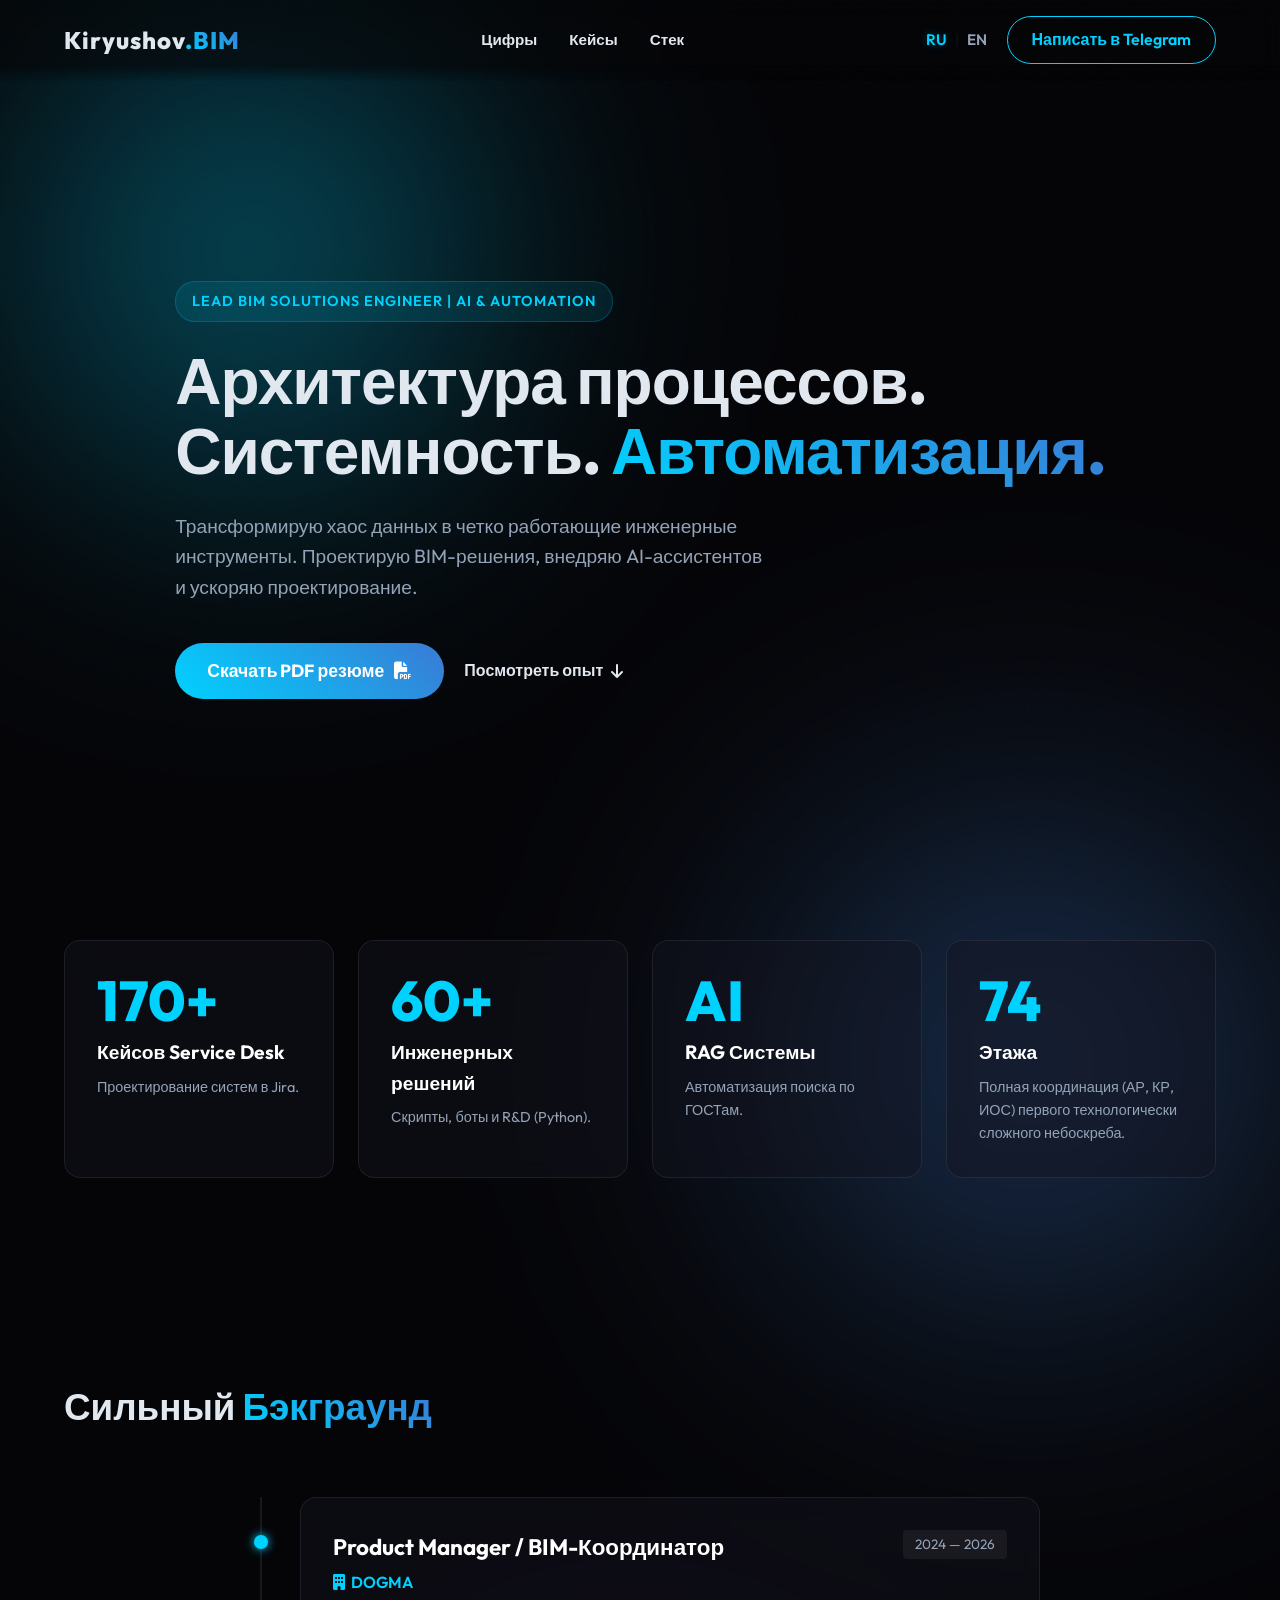
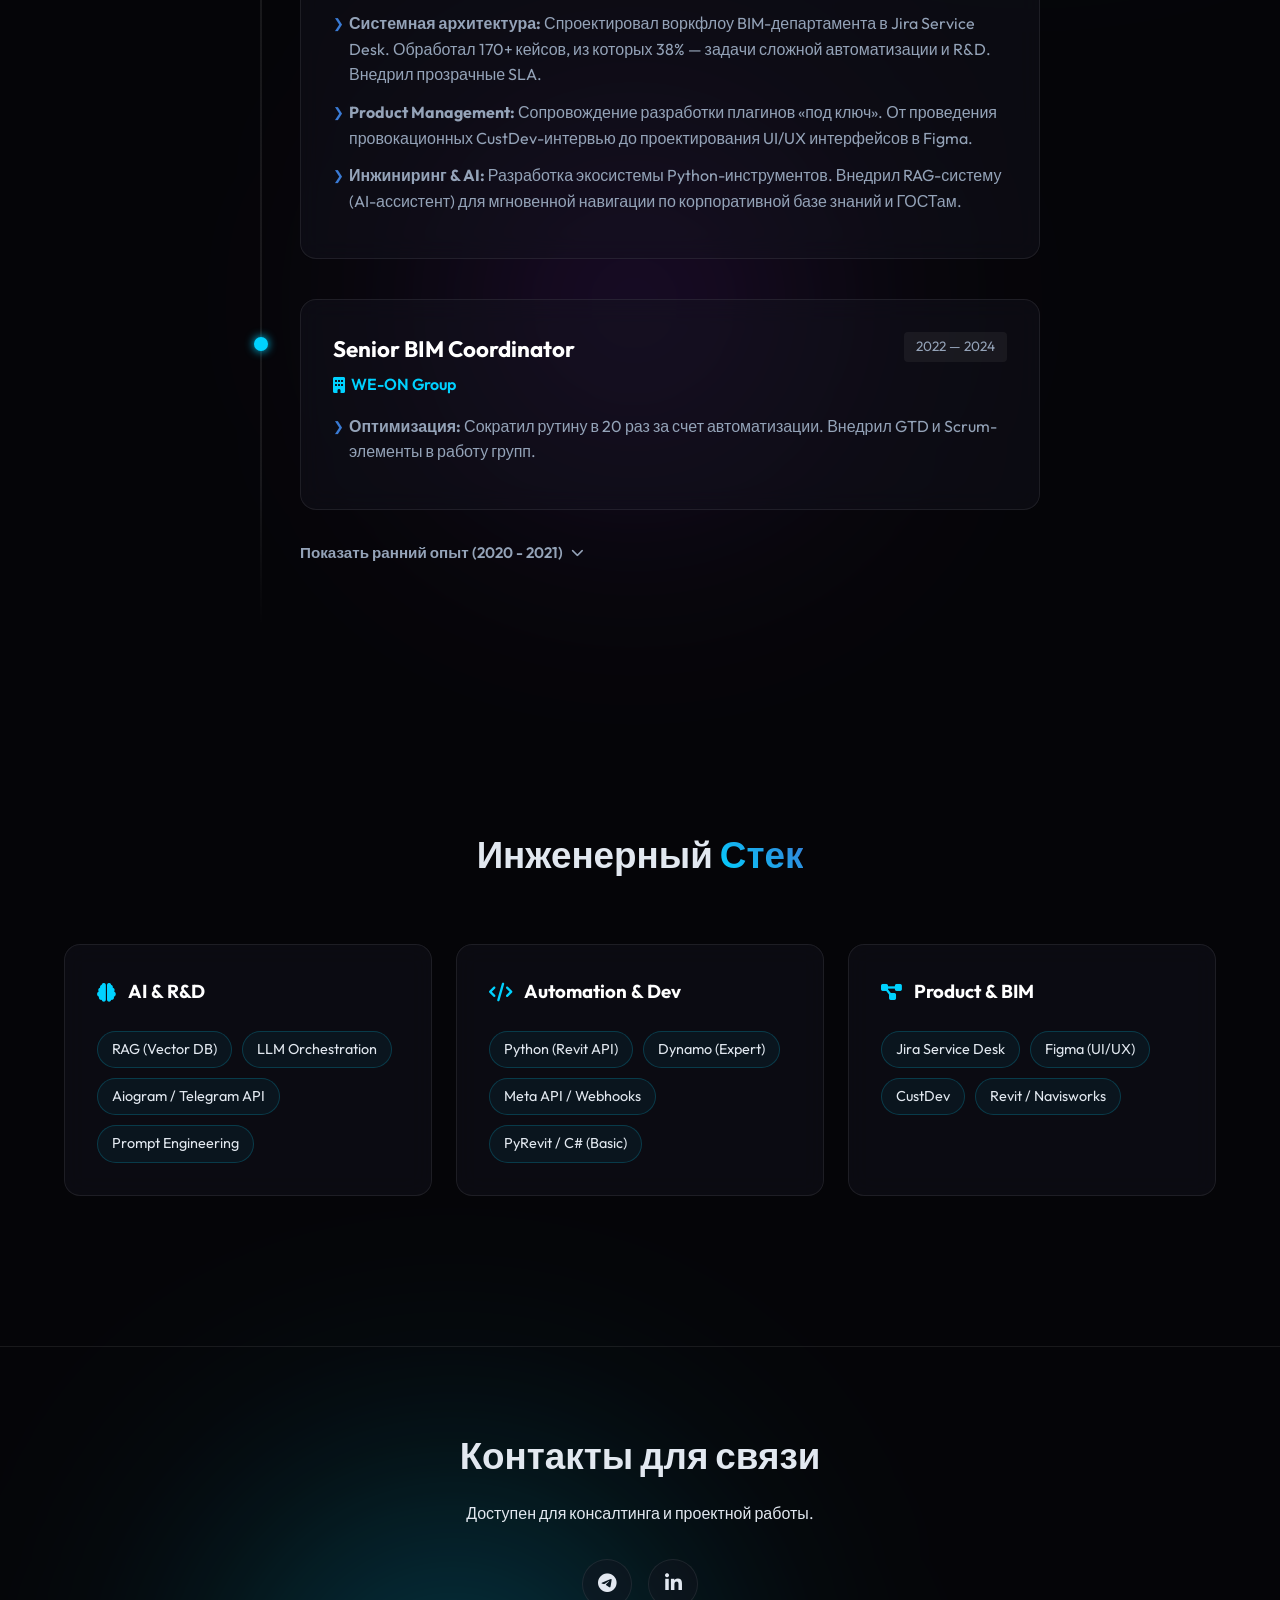
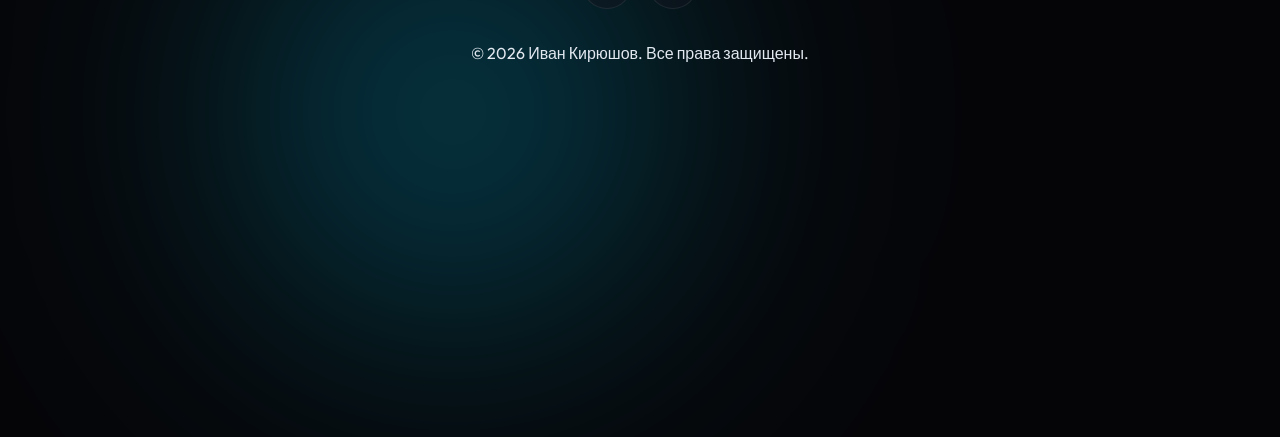
==== index.html @ b04b4687 "fix: Фикс мобильной верстки, полировка Glassmorphism и синхронизация контента с резюме" ====
<!DOCTYPE html>
<html lang="ru">

<head>
    <meta charset="UTF-8">
    <meta name="viewport" content="width=device-width, initial-scale=1.0">
    <title>Иван Кирюшов | Lead BIM Solutions Engineer</title>
    <meta name="description"
        content="Трансформирую хаос данных в эффективные BIM-системы. Эксперт по автоматизации и системной архитектуре.">
    <link rel="preconnect" href="https://fonts.googleapis.com">
    <link rel="preconnect" href="https://fonts.gstatic.com" crossorigin>
    <link href="https://fonts.googleapis.com/css2?family=Outfit:wght@300;400;600;800&display=swap" rel="stylesheet">
    <link rel="stylesheet" href="https://cdnjs.cloudflare.com/ajax/libs/font-awesome/6.4.0/css/all.min.css">
    <link rel="stylesheet" href="style.css">
</head>

<body>
    <div class="noise-overlay"></div>
    <!-- Фоновые градиентные пятна для Glassmorphism -->
    <div class="blob blob-1"></div>
    <div class="blob blob-2"></div>
    <div class="blob blob-3"></div>
    <div class="blob blob-4"></div>

    <nav class="glass-nav">
        <div class="container nav-content">
            <div class="logo">Kiryushov<span class="accent">.BIM</span></div>
            <div class="nav-links">
                <a href="#stats">Цифры</a>
                <a href="#experience">Кейсы</a>
                <a href="#skills">Стек</a>
            </div>
            <div class="nav-right">
                <div class="lang-switch-container">
                    <a href="index.html" class="lang-link active">RU</a>
                    <span class="lang-sep">|</span>
                    <a href="en.html" class="lang-link">EN</a>
                </div>
                <a href="https://t.me/bimivan" target="_blank" class="btn-outline nav-contact">
                    <span class="nav-contact-text">Написать в Telegram</span>
                    <i class="fab fa-telegram-plane nav-contact-icon" style="display: none;"></i>
                </a>
            </div>
        </div>
    </nav>

    <header class="hero">
        <div class="container hero-content fade-up">
            <div class="hero-tag">Lead BIM Solutions Engineer | AI & Automation</div>
            <h1>Архитектура процессов.<br>Системность. <span class="accent">Автоматизация.</span></h1>
            <p class="subtitle">Трансформирую хаос данных в четко работающие инженерные инструменты. Проектирую
                BIM-решения, внедряю AI-ассистентов и ускоряю проектирование.</p>
            <div class="hero-actions">
                <a href="resume.pdf" class="btn-primary" download>Скачать PDF резюме <i class="fas fa-file-pdf"></i></a>
                <a href="#experience" class="btn-secondary">Посмотреть опыт <i class="fas fa-arrow-down"></i></a>
            </div>
        </div>
    </header>

    <section id="stats" class="stats">
        <div class="container stats-grid delay-1 fade-up">
            <div class="stat-card glass-card">
                <div class="stat-number">170+</div>
                <div class="stat-label">Кейсов Service Desk</div>
                <div class="stat-desc">Проектирование систем в Jira.</div>
            </div>
            <div class="stat-card glass-card">
                <div class="stat-number">60+</div>
                <div class="stat-label">Инженерных решений</div>
                <div class="stat-desc">Скрипты, боты и R&D (Python).</div>
            </div>
            <div class="stat-card glass-card">
                <div class="stat-number">AI</div>
                <div class="stat-label">RAG Системы</div>
                <div class="stat-desc">Автоматизация поиска по ГОСТам.</div>
            </div>
            <div class="stat-card glass-card">
                <div class="stat-number">74</div>
                <div class="stat-label">Этажа</div>
                <div class="stat-desc">Полная координация (АР, КР, ИОС) первого технологически сложного небоскреба.</div>
            </div>
        </div>
    </section>

    <section id="experience" class="experience section-pad">
        <div class="container">
            <h2 class="section-title fade-up">Сильный <span class="accent">Бэкграунд</span></h2>

            <div class="timeline">
                <div class="timeline-item fade-up">
                    <div class="timeline-dot"></div>
                    <div class="glass-card timeline-content">
                        <div class="job-header">
                            <div>
                                <h3>Product Manager / BIM-Координатор</h3>
                                <div class="company"><i class="fas fa-building"></i> DOGMA</div>
                            </div>
                            <div class="period">2024 — 2026</div>
                        </div>
                        <ul class="job-details">
                            <li><strong>Системная архитектура:</strong> Спроектировал воркфлоу BIM-департамента в Jira
                                Service Desk. Обработал 170+ кейсов, из которых 38% — задачи сложной автоматизации и
                                R&D. Внедрил прозрачные SLA.</li>
                            <li><strong>Product Management:</strong> Сопровождение разработки плагинов «под ключ». От
                                проведения провокационных CustDev-интервью до проектирования UI/UX интерфейсов в Figma.
                            </li>
                            <li><strong>Инжиниринг & AI:</strong> Разработка экосистемы Python-инструментов. Внедрил
                                RAG-систему (AI-ассистент) для мгновенной навигации по корпоративной базе знаний и
                                ГОСТам.</li>
                        </ul>
                    </div>
                </div>

                <div class="timeline-item fade-up">
                    <div class="timeline-dot"></div>
                    <div class="glass-card timeline-content">
                        <div class="job-header">
                            <div>
                                <h3>Senior BIM Coordinator</h3>
                                <div class="company"><i class="fas fa-building"></i> WE-ON Group</div>
                            </div>
                            <div class="period">2022 — 2024</div>
                        </div>
                        <ul class="job-details">
                            <li><strong>Оптимизация:</strong> Сократил рутину в 20 раз за счет автоматизации. Внедрил
                                GTD и Scrum-элементы в работу групп.</li>
                        </ul>
                    </div>
                </div>

                <details class="timeline-item timeline-details" style="cursor: pointer; margin-top: -10px;">
                    <summary style="list-style: none; color: var(--text-muted); font-weight: 600; font-size: 0.95rem; transition: color 0.3s; display: inline-flex; align-items: center; gap: 8px;" onmouseover="this.style.color='var(--accent-blue)'" onmouseout="this.style.color='var(--text-muted)'">
                        <span>Показать ранний опыт (2020 - 2021)</span>
                        <i class="fas fa-chevron-down" style="font-size: 0.8rem;"></i>
                    </summary>
                    <div style="margin-top: 24px;">
                        <div class="timeline-dot" style="top: 92px;"></div>
                        <div class="glass-card timeline-content">
                            <div class="job-header">
                                <div>
                                    <h3>BIM-Координатор</h3>
                                    <div class="company"><i class="fas fa-city"></i> Северин Девелопмент</div>
                                </div>
                                <div class="period">2020 — 2021</div>
                            </div>
                            <ul class="job-details">
                                <li><strong>Сложное моделирование:</strong> Координация 74-этажной башни (АР, КР, ИОС) в Москва-Сити.</li>
                                <li><strong>R&D / Team Leading:</strong> Разработка процессов для технологии Scan-to-BIM (облака точек). Управление процессами распределения задач.</li>
                            </ul>
                        </div>
                    </div>
                </details>
            </div>
        </div>
    </section>

    <section id="skills" class="skills section-pad">
        <div class="container fade-up">
            <h2 class="section-title text-center">Инженерный <span class="accent">Стек</span></h2>
            <div class="skills-grid">
                <!-- AI & Automation -->
                <div class="glass-card skill-category">
                    <h3><i class="fas fa-brain"></i> AI & R&D</h3>
                    <div class="skill-tags">
                        <span>RAG (Vector DB)</span>
                        <span>LLM Orchestration</span>
                        <span>Aiogram / Telegram API</span>
                        <span>Prompt Engineering</span>
                    </div>
                </div>
                <!-- Core Dev -->
                <div class="glass-card skill-category">
                    <h3><i class="fas fa-code"></i> Automation & Dev</h3>
                    <div class="skill-tags">
                        <span>Python (Revit API)</span>
                        <span>Dynamo (Expert)</span>
                        <span>Meta API / Webhooks</span>
                        <span>PyRevit / C# (Basic)</span>
                    </div>
                </div>
                <!-- Management -->
                <div class="glass-card skill-category">
                    <h3><i class="fas fa-project-diagram"></i> Product & BIM</h3>
                    <div class="skill-tags">
                        <span>Jira Service Desk</span>
                        <span>Figma (UI/UX)</span>
                        <span>CustDev</span>
                        <span>Revit / Navisworks</span>
                    </div>
                </div>
            </div>
        </div>
    </section>


    <footer class="footer">
        <div class="container footer-content fade-up">
            <div class="footer-cta">
                <h2>Контакты для связи</h2>
                <p>Доступен для консалтинга и проектной работы.</p>
            </div>
            <div class="social-links">
                <a href="https://t.me/bimivan" target="_blank" class="glass-icon"><i
                        class="fab fa-telegram-plane"></i></a>
                <a href="https://www.linkedin.com/in/ivan-kiryushov-5489a4198/" target="_blank" class="glass-icon"><i
                        class="fab fa-linkedin-in"></i></a>
            </div>
            <div class="copyright">© 2026 Иван Кирюшов. Все права защищены.</div>
        </div>
    </footer>


    <script src="app.js"></script>
</body>

</html>
---- style.css ----
:root {
    --bg-primary: #050508;
    --accent-blue: #00d2ff;
    --accent-teal: #3a7bd5;
    --text-main: #e2e8f0;
    --text-muted: #94a3b8;
    --glass-border: rgba(255, 255, 255, 0.08);
    --glass-bg: rgba(20, 22, 32, 0.45);
}

* { 
    margin: 0; 
    padding: 0; 
    box-sizing: border-box; 
    -webkit-font-smoothing: antialiased;
}

html {
    scroll-behavior: smooth;
    scroll-padding-top: 100px;
}

body {
    font-family: 'Outfit', sans-serif;
    background-color: var(--bg-primary);
    color: var(--text-main);
    line-height: 1.6;
    overflow-x: hidden;
    position: relative;
    margin: 0;
}

.noise-overlay {
    position: fixed;
    top: 0; left: 0; width: 100vw; height: 100vh;
    pointer-events: none;
    z-index: 9999;
    opacity: 0.02;
    background-image: url("data:image/svg+xml,%3Csvg viewBox='0 0 200 200' xmlns='http://www.w3.org/2000/svg'%3E%3Cfilter id='noiseFilter'%3E%3CfeTurbulence type='turbulence' baseFrequency='0.45' numOctaves='3' stitchTiles='stitch'/%3E%3C/filter%3E%3Crect width='100%25' height='100%25' filter='url(%23noiseFilter)'/%3E%3C/svg%3E");
    background-size: 150px 150px;
}

/* Background animated blobs for Premium Glassmorphism */
.blob {
    position: absolute;
    filter: blur(120px);
    z-index: -1;
    opacity: 0.8;
    mix-blend-mode: screen;
    pointer-events: none;
}

.blob-1 {
    top: -100px; 
    left: -100px; 
    width: 700px; 
    height: 700px;
    background: radial-gradient(circle, rgba(0, 210, 255, 0.55) 0%, transparent 70%);
    animation: move-1 25s infinite alternate;
}

.blob-2 {
    top: 20%; 
    right: -150px; 
    width: 800px; 
    height: 800px;
    background: radial-gradient(circle, rgba(58, 123, 213, 0.5) 0%, transparent 70%);
    animation: move-2 30s infinite alternate-reverse;
}

.blob-3 {
    bottom: -10%; 
    left: 10%; 
    width: 650px; 
    height: 650px;
    background: radial-gradient(circle, rgba(0, 210, 255, 0.45) 0%, transparent 70%);
    animation: move-3 20s infinite alternate;
}

.blob-4 {
    top: 50%; 
    left: 30%; 
    width: 500px; 
    height: 500px;
    background: radial-gradient(circle, rgba(142, 45, 226, 0.35) 0%, transparent 70%);
    animation: move-1 18s infinite alternate-reverse;
}

@keyframes move-1 {
    0% { transform: translate(0, 0) scale(1) rotate(0deg); }
    100% { transform: translate(100px, 50px) scale(1.2) rotate(45deg); }
}

@keyframes move-2 {
    0% { transform: translate(0, 0) scale(1.1); }
    100% { transform: translate(-150px, 100px) scale(0.9); }
}

@keyframes move-3 {
    0% { transform: translate(0, 100px) scale(0.8); }
    100% { transform: translate(50px, -50px) scale(1.1); }
}


.container { max-width: 1200px; margin: 0 auto; padding: 0 24px; }

.accent {
    color: var(--accent-blue);
    background: -webkit-linear-gradient(45deg, var(--accent-blue), var(--accent-teal));
    -webkit-background-clip: text;
    -webkit-text-fill-color: transparent;
}

h1 { font-size: clamp(2.5rem, 5vw, 4.5rem); font-weight: 800; line-height: 1.1; margin-bottom: 24px; letter-spacing: -1px; }
h2 { font-size: 2.3rem; font-weight: 700; margin-bottom: 40px; }
.section-title { margin-bottom: 60px; }
.text-center { text-align: center; }

/* Glassmorphism Cards */
.glass-card {
    background: var(--glass-bg);
    backdrop-filter: blur(12px);
    -webkit-backdrop-filter: blur(12px);
    border: 1px solid var(--glass-border);
    border-radius: 16px;
    padding: 32px;
    transition: transform 0.3s ease, border-color 0.3s ease, box-shadow 0.3s ease;
}

.glass-card:hover {
    transform: translateY(-5px);
    border-color: rgba(0, 210, 255, 0.3);
    box-shadow: 0 10px 30px rgba(0, 0, 0, 0.5), inset 0 0 0 1px rgba(255,255,255,0.05);
}

/* Nav */
.glass-nav {
    position: fixed; top: 0; left: 0; width: 100%; z-index: 1000;
    background: rgba(5, 5, 8, 0.6) !important; 
    backdrop-filter: blur(12px) !important;
    -webkit-backdrop-filter: blur(12px) !important;
    padding: 16px 0; transition: all 0.3s ease;
    box-shadow: 0 4px 30px rgba(0, 0, 0, 0.3);
    mask-image: linear-gradient(to bottom, black 80%, transparent 100%);
    -webkit-mask-image: linear-gradient(to bottom, black 80%, transparent 100%);
    border-bottom: none;
}

.nav-content { display: flex; justify-content: space-between; align-items: center; width: 100%; }
.nav-right { display: flex; align-items: center; gap: 20px; }
.logo { font-size: 1.5rem; font-weight: 800; letter-spacing: 1px; flex-shrink: 0; }
.nav-links { display: flex; gap: 32px; }
.nav-links a { color: var(--text-main); text-decoration: none; font-size: 0.95rem; font-weight: 600; transition: color 0.2s; }
.nav-links a:hover { color: var(--accent-blue); }

.lang-switch-container { display: flex; align-items: center; gap: 8px; font-weight: 600; font-size: 0.95rem; flex-shrink: 0; }
.lang-link { color: var(--text-muted); text-decoration: none; transition: color 0.3s; }
.lang-link:hover { color: var(--text-main); }
.lang-link.active { color: var(--accent-blue); text-shadow: 0 0 10px rgba(0, 210, 255, 0.4); pointer-events: none; }
.lang-sep { color: var(--glass-border); font-weight: 300; }

/* Buttons */
.btn-outline {
    border: 1px solid var(--accent-blue); color: var(--accent-blue);
    padding: 10px 24px; border-radius: 30px; text-decoration: none; font-weight: 600; transition: all 0.3s ease;
}
.btn-outline:hover { background: rgba(0, 210, 255, 0.1); box-shadow: 0 0 15px rgba(0, 210, 255, 0.2); }

.btn-primary {
    background: linear-gradient(45deg, var(--accent-blue), var(--accent-teal));
    color: #fff; padding: 14px 32px; border-radius: 30px; text-decoration: none;
    font-weight: 700; font-size: 1.1rem; display: inline-flex; align-items: center; gap: 10px;
    transition: transform 0.2s, box-shadow 0.2s; border: none;
}
.btn-primary:hover { transform: scale(1.05); box-shadow: 0 0 20px rgba(0, 210, 255, 0.4); }

.btn-secondary { color: var(--text-main); text-decoration: none; display: inline-flex; align-items: center; gap: 8px; font-weight: 600; transition: color 0.2s; }
.btn-secondary:hover { color: var(--accent-blue); }

/* Hero Section */
.hero {
    display: flex;
    align-items: center;
    min-height: 100vh;
    padding-top: 140px;
    padding-bottom: 60px;
    position: relative;
}
.hero-tag {
    display: inline-block; padding: 8px 16px; border-radius: 20px;
    background: rgba(0, 210, 255, 0.1); color: var(--accent-blue); border: 1px solid rgba(0, 210, 255, 0.2);
    font-size: 0.9rem; font-weight: 600; text-transform: uppercase; letter-spacing: 1px; margin-bottom: 24px;
}
.subtitle { font-size: 1.2rem; color: var(--text-muted); max-width: 600px; margin-bottom: 40px; }
.hero-actions { display: flex; gap: 20px; align-items: center; }

/* Stats */
.stats { padding: 40px 0 100px; }
.stats-grid { display: grid; grid-template-columns: repeat(auto-fit, minmax(240px, 1fr)); gap: 24px; }
.stat-number { font-size: 3.5rem; font-weight: 800; color: var(--accent-blue); line-height: 1; margin-bottom: 8px; }
.stat-label { font-size: 1.2rem; font-weight: 700; margin-bottom: 8px; color: #fff; }
.stat-desc { color: var(--text-muted); font-size: 0.9rem; }

/* Experience */
.section-pad { padding: 100px 0; }
.timeline { position: relative; max-width: 800px; margin: 0 auto; padding-bottom: 20px;}
.timeline::before { content: ''; position: absolute; top: 0; bottom: 0; left: 20px; width: 2px; background: linear-gradient(to bottom, var(--glass-border) 80%, transparent); }
.timeline-item { position: relative; padding-left: 60px; margin-bottom: 40px; }
.timeline-dot {
    position: absolute; left: 14px; top: 38px; width: 14px; height: 14px; border-radius: 50%;
    background: var(--accent-blue); box-shadow: 0 0 10px var(--accent-blue);
}
.job-header { display: flex; justify-content: space-between; align-items: flex-start; margin-bottom: 16px; flex-wrap: wrap; gap: 10px; }
.job-header h3 { font-size: 1.4rem; color: #fff; margin-bottom: 4px; }
.company { color: var(--accent-blue); font-weight: 600; display: flex; align-items: center; gap: 6px; }
.period { background: rgba(255, 255, 255, 0.05); padding: 4px 12px; border-radius: 4px; font-size: 0.85rem; color: var(--text-muted); }
.job-details { list-style-type: none; }
.job-details li { margin-bottom: 12px; color: var(--text-muted); position: relative; padding-left: 16px; }
.job-details li::before { content: '❯'; position: absolute; left: 0; color: var(--accent-teal); font-size: 0.8rem; top: 2px; }

/* Skills */
.skills-grid { display: grid; grid-template-columns: repeat(auto-fit, minmax(300px, 1fr)); gap: 24px; }
.skill-category h3 { display: flex; align-items: center; gap: 12px; margin-bottom: 24px; color: #fff; }
.skill-category h3 i { color: var(--accent-blue); }
.skill-tags { display: flex; flex-wrap: wrap; gap: 10px; }
.skill-tags span {
    background: rgba(0, 210, 255, 0.05); border: 1px solid rgba(0, 210, 255, 0.2); padding: 6px 14px;
    border-radius: 20px; font-size: 0.9rem; color: #e2e8f0; transition: all 0.2s;
}
.skill-tags span:hover { background: rgba(0, 210, 255, 0.15); border-color: var(--accent-blue); transform: translateY(-2px); }

/* Footer */
.footer { border-top: 1px solid var(--glass-border); padding: 80px 0 40px; margin-top: 50px; text-align: center; }
.footer-cta h2 { margin-bottom: 16px; }
.social-links { display: flex; justify-content: center; gap: 16px; margin: 32px 0; }
.glass-icon {
    width: 50px; height: 50px; display: flex; align-items: center; justify-content: center;
    border-radius: 50%; background: var(--glass-bg); border: 1px solid var(--glass-border);
    color: var(--text-main); font-size: 1.2rem; text-decoration: none; transition: all 0.3s ease;
}
.glass-icon:hover { color: var(--accent-blue); border-color: var(--accent-blue); transform: translateY(-3px); box-shadow: 0 5px 15px rgba(0, 210, 255, 0.2); }

/* Animations - Reveal Scroll */
.fade-up { opacity: 0; transform: translateY(30px); transition: opacity 0.8s cubic-bezier(0.16, 1, 0.3, 1), transform 0.8s cubic-bezier(0.16, 1, 0.3, 1); }
.fade-up.visible { opacity: 1; transform: translateY(0); }
.delay-1 { transition-delay: 0.2s; }

/* Responsive adjustments */
@media (max-width: 768px) {
    .container { padding: 0 20px; width: 100%; }
    .nav-links { display: none !important; }
    .nav-content { display: flex; justify-content: space-between; align-items: center; width: 100%; }
    .logo { font-size: 1.2rem; margin-right: auto; }
    
    .nav-right { display: flex !important; align-items: center; gap: 12px; }
    .lang-switch-container { display: flex; align-items: center; gap: 4px; font-size: 0.85rem; }
    .nav-contact { padding: 0; width: 38px; height: 38px; border-radius: 50%; display: flex !important; justify-content: center; align-items: center; background: rgba(0, 210, 255, 0.1); border: 1px solid var(--accent-blue); }
    .nav-contact-text { display: none !important; }
    .nav-contact-icon { display: block !important; font-size: 1rem; }
    
    .glass-nav { background: rgba(5, 5, 8, 0.85) !important; padding: 12px 0; mask-image: linear-gradient(to bottom, black 88%, transparent 100%); -webkit-mask-image: linear-gradient(to bottom, black 88%, transparent 100%); border-bottom: none; }
    
    .hero { text-align: center; padding-top: 120px; padding-bottom: 40px; min-height: auto; display: flex; flex-direction: column; justify-content: center; align-items: center; }
    .hero-tag { display: table !important; margin: 0 auto 20px !important; font-size: 0.75rem; padding: 6px 14px; }
    .hero h1 { font-size: 2.2rem; line-height: 1.2; margin-bottom: 20px; }
    .subtitle { margin: 0 auto 30px; font-size: 1rem; line-height: 1.5; }
    .hero-actions { display: flex; flex-direction: column; gap: 15px; width: 100%; align-items: center; justify-content: center; }
    .hero-actions .btn-primary, .hero-actions .btn-secondary { width: 100%; max-width: 280px; justify-content: center; }
    
    .timeline { padding-top: 20px; }
    .timeline::before { left: 0; }
    .timeline-item { padding-left: 24px; margin-bottom: 32px; }
    .timeline-dot { left: -6px; top: 38px; }
    .stats-grid { grid-template-columns: 1fr; gap: 16px; }
    .section-pad { padding: 40px 0; }
    .stat-number { font-size: 3rem; }
}
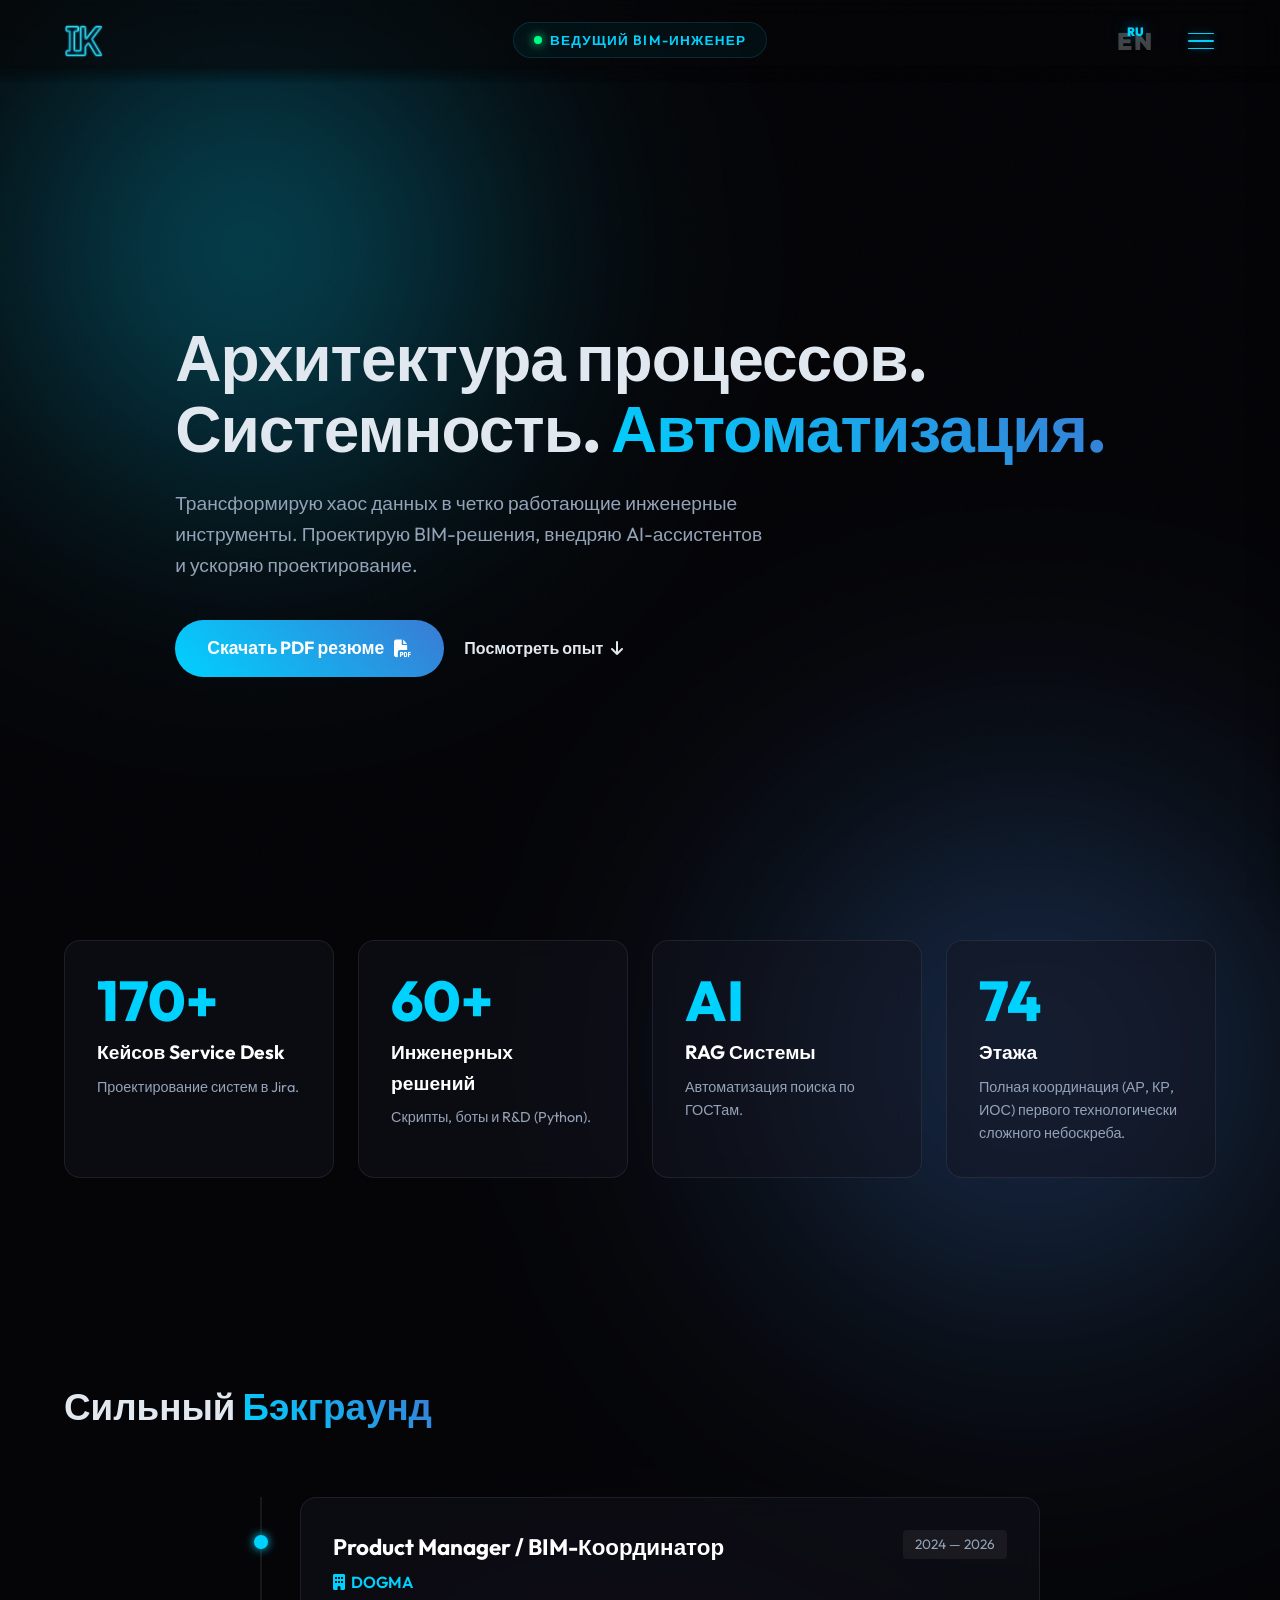
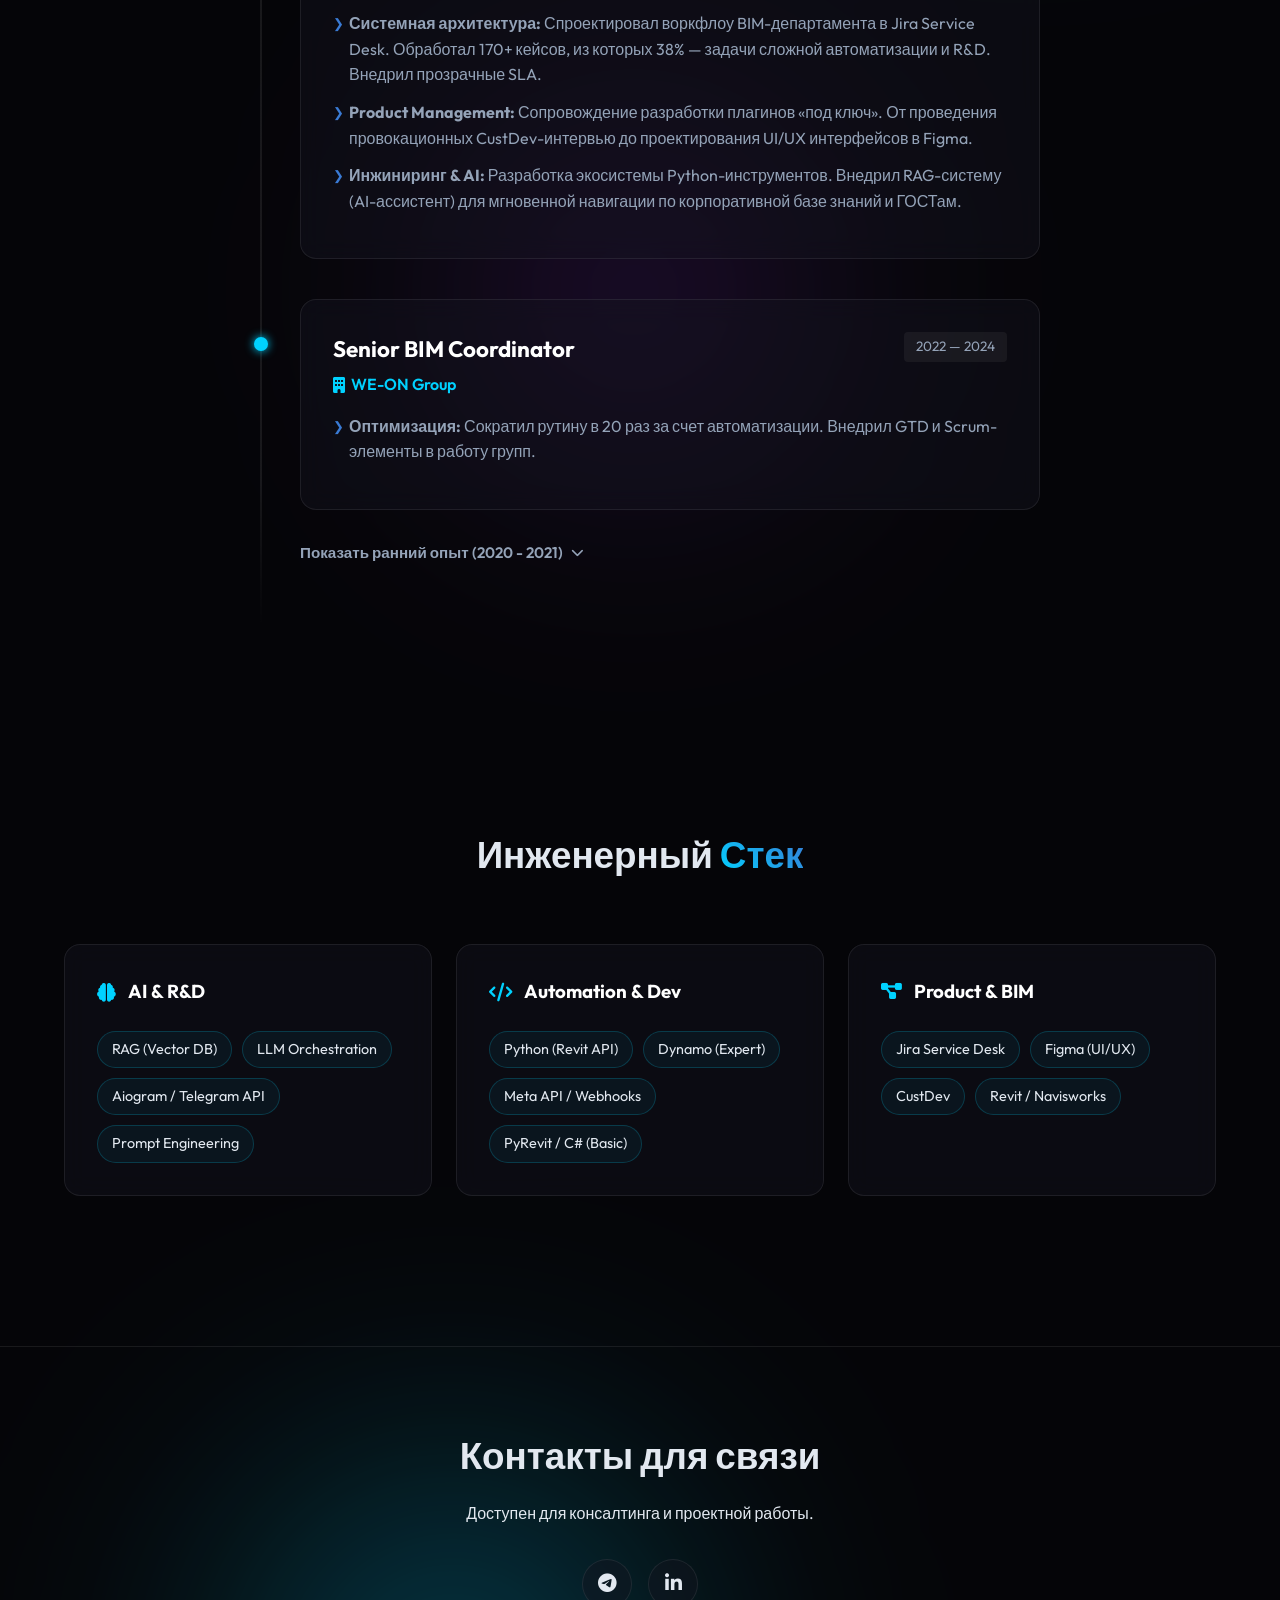
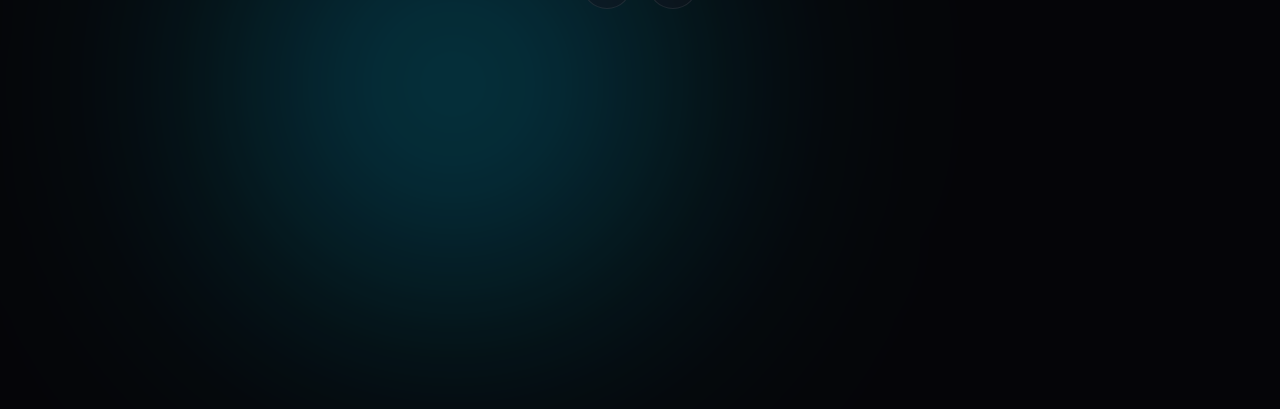
==== commit 029de7a7: "feat: feat: внедрение мобильной навигации, динамического статуса и рефакторинг шапки" ====
--- a/index.html
+++ b/index.html
@@ -3,7 +3,7 @@
 
 <head>
     <meta charset="UTF-8">
-    <meta name="viewport" content="width=device-width, initial-scale=1.0">
+    <meta name="viewport" content="width=device-width, initial-scale=1.0, maximum-scale=1.0, user-scalable=no">
     <title>Иван Кирюшов | Lead BIM Solutions Engineer</title>
     <meta name="description"
         content="Трансформирую хаос данных в эффективные BIM-системы. Эксперт по автоматизации и системной архитектуре.">
@@ -12,46 +12,84 @@
     <link href="https://fonts.googleapis.com/css2?family=Outfit:wght@300;400;600;800&display=swap" rel="stylesheet">
     <link rel="stylesheet" href="https://cdnjs.cloudflare.com/ajax/libs/font-awesome/6.4.0/css/all.min.css">
     <link rel="stylesheet" href="style.css">
+    <link rel="icon" type="image/png" href="favicon.png">
+    <link rel="apple-touch-icon" href="apple-touch-icon.png">
 </head>
 
 <body>
     <div class="noise-overlay"></div>
     <!-- Фоновые градиентные пятна для Glassmorphism -->
-    <div class="blob blob-1"></div>
-    <div class="blob blob-2"></div>
-    <div class="blob blob-3"></div>
-    <div class="blob blob-4"></div>
+    <div class="blob-wrapper">
+        <div class="blob blob-1"></div>
+        <div class="blob blob-2"></div>
+        <div class="blob blob-3"></div>
+        <div class="blob blob-4"></div>
+    </div>
 
     <nav class="glass-nav">
         <div class="container nav-content">
-            <div class="logo">Kiryushov<span class="accent">.BIM</span></div>
-            <div class="nav-links">
+            <div class="nav-left">
+                <a href="#" class="logo">
+                    <img src="logo.png" alt="IK Logo" class="logo-img">
+                </a>
+            </div>
+
+            <!-- Центр: Динамический статус -->
+            <div class="nav-center">
+                <div class="nav-status-container">
+                    <span class="status-dot"></span>
+                    <span class="status-text" id="dynamic-status">BIM SOLUTIONS ENGINEER</span>
+                </div>
+            </div>
+            <div class="nav-right">
+                <a href="en.html" class="lang-stack">
+                    <span class="lang-bg">EN</span>
+                    <span class="lang-fg">RU</span>
+                </a>
+                <!-- Бургер-кнопка -->
+                <button class="menu-toggle" id="menu-toggle" aria-label="Menu">
+                    <span></span>
+                    <span></span>
+                    <span></span>
+                </button>
+            </div>
+        </div>
+    </nav>
+
+    <!-- Мобильное меню (Боковая панель) -->
+    <div class="menu-dimmer" id="menu-dimmer"></div>
+    <div class="mobile-drawer" id="mobile-drawer">
+        <div class="drawer-header">
+            <button class="close-drawer" id="close-drawer" aria-label="Close">
+                <i class="fas fa-times"></i>
+            </button>
+        </div>
+        <div class="drawer-content">
+            <nav class="drawer-nav">
                 <a href="#stats">Цифры</a>
                 <a href="#experience">Кейсы</a>
                 <a href="#skills">Стек</a>
-            </div>
-            <div class="nav-right">
-                <div class="lang-switch-container">
-                    <a href="index.html" class="lang-link active">RU</a>
-                    <span class="lang-sep">|</span>
-                    <a href="en.html" class="lang-link">EN</a>
-                </div>
-                <a href="https://t.me/bimivan" target="_blank" class="btn-outline nav-contact">
-                    <span class="nav-contact-text">Написать в Telegram</span>
-                    <i class="fab fa-telegram-plane nav-contact-icon" style="display: none;"></i>
-                </a>
-            </div>
-        </div>
-    </nav>
+            </nav>
+            <div class="drawer-footer">
+                <p>Связаться:</p>
+                <div class="drawer-socials">
+                    <a href="https://t.me/bimivan" target="_blank" class="glass-icon"><i
+                            class="fab fa-telegram-plane"></i></a>
+                    <a href="https://www.linkedin.com/in/ivan-kiryushov-5489a4198/" target="_blank"
+                        class="glass-icon"><i class="fab fa-linkedin-in"></i></a>
+                </div>
+            </div>
+        </div>
+    </div>
 
     <header class="hero">
         <div class="container hero-content fade-up">
-            <div class="hero-tag">Lead BIM Solutions Engineer | AI & Automation</div>
             <h1>Архитектура процессов.<br>Системность. <span class="accent">Автоматизация.</span></h1>
             <p class="subtitle">Трансформирую хаос данных в четко работающие инженерные инструменты. Проектирую
                 BIM-решения, внедряю AI-ассистентов и ускоряю проектирование.</p>
             <div class="hero-actions">
-                <a href="resume.pdf" class="btn-primary" download>Скачать PDF резюме <i class="fas fa-file-pdf"></i></a>
+                <a href="Kiryushov_Ru.pdf" class="btn-primary" download>Скачать PDF резюме <i
+                        class="fas fa-file-pdf"></i></a>
                 <a href="#experience" class="btn-secondary">Посмотреть опыт <i class="fas fa-arrow-down"></i></a>
             </div>
         </div>
@@ -77,7 +115,8 @@
             <div class="stat-card glass-card">
                 <div class="stat-number">74</div>
                 <div class="stat-label">Этажа</div>
-                <div class="stat-desc">Полная координация (АР, КР, ИОС) первого технологически сложного небоскреба.</div>
+                <div class="stat-desc">Полная координация (АР, КР, ИОС) первого технологически сложного небоскреба.
+                </div>
             </div>
         </div>
     </section>
@@ -129,7 +168,10 @@
                 </div>
 
                 <details class="timeline-item timeline-details" style="cursor: pointer; margin-top: -10px;">
-                    <summary style="list-style: none; color: var(--text-muted); font-weight: 600; font-size: 0.95rem; transition: color 0.3s; display: inline-flex; align-items: center; gap: 8px;" onmouseover="this.style.color='var(--accent-blue)'" onmouseout="this.style.color='var(--text-muted)'">
+                    <summary
+                        style="list-style: none; color: var(--text-muted); font-weight: 600; font-size: 0.95rem; transition: color 0.3s; display: inline-flex; align-items: center; gap: 8px;"
+                        onmouseover="this.style.color='var(--accent-blue)'"
+                        onmouseout="this.style.color='var(--text-muted)'">
                         <span>Показать ранний опыт (2020 - 2021)</span>
                         <i class="fas fa-chevron-down" style="font-size: 0.8rem;"></i>
                     </summary>
@@ -144,8 +186,10 @@
                                 <div class="period">2020 — 2021</div>
                             </div>
                             <ul class="job-details">
-                                <li><strong>Сложное моделирование:</strong> Координация 74-этажной башни (АР, КР, ИОС) в Москва-Сити.</li>
-                                <li><strong>R&D / Team Leading:</strong> Разработка процессов для технологии Scan-to-BIM (облака точек). Управление процессами распределения задач.</li>
+                                <li><strong>Сложное моделирование:</strong> Координация 74-этажной башни (АР, КР, ИОС) в
+                                    Москва-Сити.</li>
+                                <li><strong>R&D / Team Leading:</strong> Разработка процессов для технологии Scan-to-BIM
+                                    (облака точек). Управление процессами распределения задач.</li>
                             </ul>
                         </div>
                     </div>
@@ -205,11 +249,8 @@
                 <a href="https://www.linkedin.com/in/ivan-kiryushov-5489a4198/" target="_blank" class="glass-icon"><i
                         class="fab fa-linkedin-in"></i></a>
             </div>
-            <div class="copyright">© 2026 Иван Кирюшов. Все права защищены.</div>
         </div>
     </footer>
-
-
     <script src="app.js"></script>
 </body>
 
--- a/style.css
+++ b/style.css
@@ -8,10 +8,10 @@
     --glass-bg: rgba(20, 22, 32, 0.45);
 }
 
-* { 
-    margin: 0; 
-    padding: 0; 
-    box-sizing: border-box; 
+* {
+    margin: 0;
+    padding: 0;
+    box-sizing: border-box;
     -webkit-font-smoothing: antialiased;
 }
 
@@ -32,7 +32,10 @@
 
 .noise-overlay {
     position: fixed;
-    top: 0; left: 0; width: 100vw; height: 100vh;
+    top: 0;
+    left: 0;
+    width: 100vw;
+    height: 100vh;
     pointer-events: none;
     z-index: 9999;
     opacity: 0.02;
@@ -51,70 +54,107 @@
 }
 
 .blob-1 {
-    top: -100px; 
-    left: -100px; 
-    width: 700px; 
+    top: -100px;
+    left: -100px;
+    width: 700px;
     height: 700px;
     background: radial-gradient(circle, rgba(0, 210, 255, 0.55) 0%, transparent 70%);
     animation: move-1 25s infinite alternate;
 }
 
 .blob-2 {
-    top: 20%; 
-    right: -150px; 
-    width: 800px; 
+    top: 20%;
+    right: -150px;
+    width: 800px;
     height: 800px;
     background: radial-gradient(circle, rgba(58, 123, 213, 0.5) 0%, transparent 70%);
     animation: move-2 30s infinite alternate-reverse;
 }
 
 .blob-3 {
-    bottom: -10%; 
-    left: 10%; 
-    width: 650px; 
+    bottom: -10%;
+    left: 10%;
+    width: 650px;
     height: 650px;
     background: radial-gradient(circle, rgba(0, 210, 255, 0.45) 0%, transparent 70%);
     animation: move-3 20s infinite alternate;
 }
 
 .blob-4 {
-    top: 50%; 
-    left: 30%; 
-    width: 500px; 
+    top: 50%;
+    left: 30%;
+    width: 500px;
     height: 500px;
     background: radial-gradient(circle, rgba(142, 45, 226, 0.35) 0%, transparent 70%);
     animation: move-1 18s infinite alternate-reverse;
 }
 
 @keyframes move-1 {
-    0% { transform: translate(0, 0) scale(1) rotate(0deg); }
-    100% { transform: translate(100px, 50px) scale(1.2) rotate(45deg); }
+    0% {
+        transform: translate(0, 0) scale(1) rotate(0deg);
+    }
+
+    100% {
+        transform: translate(100px, 50px) scale(1.2) rotate(45deg);
+    }
 }
 
 @keyframes move-2 {
-    0% { transform: translate(0, 0) scale(1.1); }
-    100% { transform: translate(-150px, 100px) scale(0.9); }
+    0% {
+        transform: translate(0, 0) scale(1.1);
+    }
+
+    100% {
+        transform: translate(-150px, 100px) scale(0.9);
+    }
 }
 
 @keyframes move-3 {
-    0% { transform: translate(0, 100px) scale(0.8); }
-    100% { transform: translate(50px, -50px) scale(1.1); }
-}
-
-
-.container { max-width: 1200px; margin: 0 auto; padding: 0 24px; }
+    0% {
+        transform: translate(0, 100px) scale(0.8);
+    }
+
+    100% {
+        transform: translate(50px, -50px) scale(1.1);
+    }
+}
+
+
+.container {
+    max-width: 1200px;
+    margin: 0 auto;
+    padding: 0 24px;
+}
 
 .accent {
     color: var(--accent-blue);
     background: -webkit-linear-gradient(45deg, var(--accent-blue), var(--accent-teal));
     -webkit-background-clip: text;
+    background-clip: text;
     -webkit-text-fill-color: transparent;
 }
 
-h1 { font-size: clamp(2.5rem, 5vw, 4.5rem); font-weight: 800; line-height: 1.1; margin-bottom: 24px; letter-spacing: -1px; }
-h2 { font-size: 2.3rem; font-weight: 700; margin-bottom: 40px; }
-.section-title { margin-bottom: 60px; }
-.text-center { text-align: center; }
+h1 {
+    font-size: clamp(2.5rem, 5vw, 4.5rem);
+    font-weight: 800;
+    line-height: 1.1;
+    margin-bottom: 24px;
+    letter-spacing: -1px;
+}
+
+h2 {
+    font-size: 2.3rem;
+    font-weight: 700;
+    margin-bottom: 40px;
+}
+
+.section-title {
+    margin-bottom: 60px;
+}
+
+.text-center {
+    text-align: center;
+}
 
 /* Glassmorphism Cards */
 .glass-card {
@@ -130,148 +170,690 @@
 .glass-card:hover {
     transform: translateY(-5px);
     border-color: rgba(0, 210, 255, 0.3);
-    box-shadow: 0 10px 30px rgba(0, 0, 0, 0.5), inset 0 0 0 1px rgba(255,255,255,0.05);
+    box-shadow: 0 10px 30px rgba(0, 0, 0, 0.5), inset 0 0 0 1px rgba(255, 255, 255, 0.05);
 }
 
 /* Nav */
 .glass-nav {
-    position: fixed; top: 0; left: 0; width: 100%; z-index: 1000;
-    background: rgba(5, 5, 8, 0.6) !important; 
+    position: fixed;
+    top: 0;
+    left: 0;
+    width: 100%;
+    z-index: 1000;
+    background: rgba(5, 5, 8, 0.6) !important;
     backdrop-filter: blur(12px) !important;
     -webkit-backdrop-filter: blur(12px) !important;
-    padding: 16px 0; transition: all 0.3s ease;
+    padding: 16px 0;
+    transition: all 0.3s ease;
     box-shadow: 0 4px 30px rgba(0, 0, 0, 0.3);
     mask-image: linear-gradient(to bottom, black 80%, transparent 100%);
     -webkit-mask-image: linear-gradient(to bottom, black 80%, transparent 100%);
     border-bottom: none;
 }
 
-.nav-content { display: flex; justify-content: space-between; align-items: center; width: 100%; }
-.nav-right { display: flex; align-items: center; gap: 20px; }
-.logo { font-size: 1.5rem; font-weight: 800; letter-spacing: 1px; flex-shrink: 0; }
-.nav-links { display: flex; gap: 32px; }
-.nav-links a { color: var(--text-main); text-decoration: none; font-size: 0.95rem; font-weight: 600; transition: color 0.2s; }
-.nav-links a:hover { color: var(--accent-blue); }
-
-.lang-switch-container { display: flex; align-items: center; gap: 8px; font-weight: 600; font-size: 0.95rem; flex-shrink: 0; }
-.lang-link { color: var(--text-muted); text-decoration: none; transition: color 0.3s; }
-.lang-link:hover { color: var(--text-main); }
-.lang-link.active { color: var(--accent-blue); text-shadow: 0 0 10px rgba(0, 210, 255, 0.4); pointer-events: none; }
-.lang-sep { color: var(--glass-border); font-weight: 300; }
+/* --- Legacy Nav Styles Removed (Consolidated in Unified Header section) --- */
 
 /* Buttons */
 .btn-outline {
-    border: 1px solid var(--accent-blue); color: var(--accent-blue);
-    padding: 10px 24px; border-radius: 30px; text-decoration: none; font-weight: 600; transition: all 0.3s ease;
-}
-.btn-outline:hover { background: rgba(0, 210, 255, 0.1); box-shadow: 0 0 15px rgba(0, 210, 255, 0.2); }
+    border: 1px solid var(--accent-blue);
+    color: var(--accent-blue);
+    padding: 10px 24px;
+    border-radius: 30px;
+    text-decoration: none;
+    font-weight: 600;
+    transition: all 0.3s ease;
+}
+
+.btn-outline:hover {
+    background: rgba(0, 210, 255, 0.1);
+    box-shadow: 0 0 15px rgba(0, 210, 255, 0.2);
+}
 
 .btn-primary {
     background: linear-gradient(45deg, var(--accent-blue), var(--accent-teal));
-    color: #fff; padding: 14px 32px; border-radius: 30px; text-decoration: none;
-    font-weight: 700; font-size: 1.1rem; display: inline-flex; align-items: center; gap: 10px;
-    transition: transform 0.2s, box-shadow 0.2s; border: none;
-}
-.btn-primary:hover { transform: scale(1.05); box-shadow: 0 0 20px rgba(0, 210, 255, 0.4); }
-
-.btn-secondary { color: var(--text-main); text-decoration: none; display: inline-flex; align-items: center; gap: 8px; font-weight: 600; transition: color 0.2s; }
-.btn-secondary:hover { color: var(--accent-blue); }
+    color: #fff;
+    padding: 14px 32px;
+    border-radius: 30px;
+    text-decoration: none;
+    font-weight: 700;
+    font-size: 1.1rem;
+    display: inline-flex;
+    align-items: center;
+    gap: 10px;
+    transition: transform 0.2s, box-shadow 0.2s;
+    border: none;
+}
+
+.btn-primary:hover {
+    transform: scale(1.05);
+    box-shadow: 0 0 20px rgba(0, 210, 255, 0.4);
+}
+
+.btn-secondary {
+    color: var(--text-main);
+    text-decoration: none;
+    display: inline-flex;
+    align-items: center;
+    gap: 8px;
+    font-weight: 600;
+    transition: color 0.2s;
+}
+
+.btn-secondary:hover {
+    color: var(--accent-blue);
+}
 
 /* Hero Section */
 .hero {
     display: flex;
     align-items: center;
     min-height: 100vh;
-    padding-top: 140px;
+    padding-top: 160px;
+    /* Compensation for removed hero-tag */
     padding-bottom: 60px;
     position: relative;
 }
-.hero-tag {
-    display: inline-block; padding: 8px 16px; border-radius: 20px;
-    background: rgba(0, 210, 255, 0.1); color: var(--accent-blue); border: 1px solid rgba(0, 210, 255, 0.2);
-    font-size: 0.9rem; font-weight: 600; text-transform: uppercase; letter-spacing: 1px; margin-bottom: 24px;
-}
-.subtitle { font-size: 1.2rem; color: var(--text-muted); max-width: 600px; margin-bottom: 40px; }
-.hero-actions { display: flex; gap: 20px; align-items: center; }
+
+.subtitle {
+    font-size: 1.2rem;
+    color: var(--text-muted);
+    max-width: 600px;
+    margin-bottom: 40px;
+}
+
+.hero-actions {
+    display: flex;
+    gap: 20px;
+    align-items: center;
+}
 
 /* Stats */
-.stats { padding: 40px 0 100px; }
-.stats-grid { display: grid; grid-template-columns: repeat(auto-fit, minmax(240px, 1fr)); gap: 24px; }
-.stat-number { font-size: 3.5rem; font-weight: 800; color: var(--accent-blue); line-height: 1; margin-bottom: 8px; }
-.stat-label { font-size: 1.2rem; font-weight: 700; margin-bottom: 8px; color: #fff; }
-.stat-desc { color: var(--text-muted); font-size: 0.9rem; }
+.stats {
+    padding: 40px 0 100px;
+}
+
+.stats-grid {
+    display: grid;
+    grid-template-columns: repeat(auto-fit, minmax(240px, 1fr));
+    gap: 24px;
+}
+
+.stat-number {
+    font-size: 3.5rem;
+    font-weight: 800;
+    color: var(--accent-blue);
+    line-height: 1;
+    margin-bottom: 8px;
+}
+
+.stat-label {
+    font-size: 1.2rem;
+    font-weight: 700;
+    margin-bottom: 8px;
+    color: #fff;
+}
+
+.stat-desc {
+    color: var(--text-muted);
+    font-size: 0.9rem;
+}
 
 /* Experience */
-.section-pad { padding: 100px 0; }
-.timeline { position: relative; max-width: 800px; margin: 0 auto; padding-bottom: 20px;}
-.timeline::before { content: ''; position: absolute; top: 0; bottom: 0; left: 20px; width: 2px; background: linear-gradient(to bottom, var(--glass-border) 80%, transparent); }
-.timeline-item { position: relative; padding-left: 60px; margin-bottom: 40px; }
+.section-pad {
+    padding: 100px 0;
+}
+
+.timeline {
+    position: relative;
+    max-width: 800px;
+    margin: 0 auto;
+    padding-bottom: 20px;
+}
+
+.timeline::before {
+    content: '';
+    position: absolute;
+    top: 0;
+    bottom: 0;
+    left: 20px;
+    width: 2px;
+    background: linear-gradient(to bottom, var(--glass-border) 80%, transparent);
+}
+
+.timeline-item {
+    position: relative;
+    padding-left: 60px;
+    margin-bottom: 40px;
+}
+
 .timeline-dot {
-    position: absolute; left: 14px; top: 38px; width: 14px; height: 14px; border-radius: 50%;
-    background: var(--accent-blue); box-shadow: 0 0 10px var(--accent-blue);
-}
-.job-header { display: flex; justify-content: space-between; align-items: flex-start; margin-bottom: 16px; flex-wrap: wrap; gap: 10px; }
-.job-header h3 { font-size: 1.4rem; color: #fff; margin-bottom: 4px; }
-.company { color: var(--accent-blue); font-weight: 600; display: flex; align-items: center; gap: 6px; }
-.period { background: rgba(255, 255, 255, 0.05); padding: 4px 12px; border-radius: 4px; font-size: 0.85rem; color: var(--text-muted); }
-.job-details { list-style-type: none; }
-.job-details li { margin-bottom: 12px; color: var(--text-muted); position: relative; padding-left: 16px; }
-.job-details li::before { content: '❯'; position: absolute; left: 0; color: var(--accent-teal); font-size: 0.8rem; top: 2px; }
+    position: absolute;
+    left: 14px;
+    top: 38px;
+    width: 14px;
+    height: 14px;
+    border-radius: 50%;
+    background: var(--accent-blue);
+    box-shadow: 0 0 10px var(--accent-blue);
+}
+
+.job-header {
+    display: flex;
+    justify-content: space-between;
+    align-items: flex-start;
+    margin-bottom: 16px;
+    flex-wrap: wrap;
+    gap: 10px;
+}
+
+.job-header h3 {
+    font-size: 1.4rem;
+    color: #fff;
+    margin-bottom: 4px;
+}
+
+.company {
+    color: var(--accent-blue);
+    font-weight: 600;
+    display: flex;
+    align-items: center;
+    gap: 6px;
+}
+
+.period {
+    background: rgba(255, 255, 255, 0.05);
+    padding: 4px 12px;
+    border-radius: 4px;
+    font-size: 0.85rem;
+    color: var(--text-muted);
+}
+
+.job-details {
+    list-style-type: none;
+}
+
+.job-details li {
+    margin-bottom: 12px;
+    color: var(--text-muted);
+    position: relative;
+    padding-left: 16px;
+}
+
+.job-details li::before {
+    content: '❯';
+    position: absolute;
+    left: 0;
+    color: var(--accent-teal);
+    font-size: 0.8rem;
+    top: 2px;
+}
 
 /* Skills */
-.skills-grid { display: grid; grid-template-columns: repeat(auto-fit, minmax(300px, 1fr)); gap: 24px; }
-.skill-category h3 { display: flex; align-items: center; gap: 12px; margin-bottom: 24px; color: #fff; }
-.skill-category h3 i { color: var(--accent-blue); }
-.skill-tags { display: flex; flex-wrap: wrap; gap: 10px; }
+.skills-grid {
+    display: grid;
+    grid-template-columns: repeat(auto-fit, minmax(300px, 1fr));
+    gap: 24px;
+}
+
+.skill-category h3 {
+    display: flex;
+    align-items: center;
+    gap: 12px;
+    margin-bottom: 24px;
+    color: #fff;
+}
+
+.skill-category h3 i {
+    color: var(--accent-blue);
+}
+
+.skill-tags {
+    display: flex;
+    flex-wrap: wrap;
+    gap: 10px;
+}
+
 .skill-tags span {
-    background: rgba(0, 210, 255, 0.05); border: 1px solid rgba(0, 210, 255, 0.2); padding: 6px 14px;
-    border-radius: 20px; font-size: 0.9rem; color: #e2e8f0; transition: all 0.2s;
-}
-.skill-tags span:hover { background: rgba(0, 210, 255, 0.15); border-color: var(--accent-blue); transform: translateY(-2px); }
+    background: rgba(0, 210, 255, 0.05);
+    border: 1px solid rgba(0, 210, 255, 0.2);
+    padding: 6px 14px;
+    border-radius: 20px;
+    font-size: 0.9rem;
+    color: #e2e8f0;
+    transition: all 0.2s;
+}
+
+.skill-tags span:hover {
+    background: rgba(0, 210, 255, 0.15);
+    border-color: var(--accent-blue);
+    transform: translateY(-2px);
+}
 
 /* Footer */
-.footer { border-top: 1px solid var(--glass-border); padding: 80px 0 40px; margin-top: 50px; text-align: center; }
-.footer-cta h2 { margin-bottom: 16px; }
-.social-links { display: flex; justify-content: center; gap: 16px; margin: 32px 0; }
+.footer {
+    border-top: 1px solid var(--glass-border);
+    padding: 80px 0 40px;
+    margin-top: 50px;
+    text-align: center;
+}
+
+.footer-cta h2 {
+    margin-bottom: 16px;
+}
+
+.social-links {
+    display: flex;
+    justify-content: center;
+    gap: 16px;
+    margin: 32px 0;
+}
+
 .glass-icon {
-    width: 50px; height: 50px; display: flex; align-items: center; justify-content: center;
-    border-radius: 50%; background: var(--glass-bg); border: 1px solid var(--glass-border);
-    color: var(--text-main); font-size: 1.2rem; text-decoration: none; transition: all 0.3s ease;
-}
-.glass-icon:hover { color: var(--accent-blue); border-color: var(--accent-blue); transform: translateY(-3px); box-shadow: 0 5px 15px rgba(0, 210, 255, 0.2); }
+    width: 50px;
+    height: 50px;
+    display: flex;
+    align-items: center;
+    justify-content: center;
+    border-radius: 50%;
+    background: var(--glass-bg);
+    border: 1px solid var(--glass-border);
+    color: var(--text-main);
+    font-size: 1.2rem;
+    text-decoration: none;
+    transition: all 0.3s ease;
+}
+
+.glass-icon:hover {
+    color: var(--accent-blue);
+    border-color: var(--accent-blue);
+    transform: translateY(-3px);
+    box-shadow: 0 5px 15px rgba(0, 210, 255, 0.2);
+}
 
 /* Animations - Reveal Scroll */
-.fade-up { opacity: 0; transform: translateY(30px); transition: opacity 0.8s cubic-bezier(0.16, 1, 0.3, 1), transform 0.8s cubic-bezier(0.16, 1, 0.3, 1); }
-.fade-up.visible { opacity: 1; transform: translateY(0); }
-.delay-1 { transition-delay: 0.2s; }
+.fade-up {
+    opacity: 0;
+    transform: translateY(30px);
+    transition: opacity 0.8s cubic-bezier(0.16, 1, 0.3, 1), transform 0.8s cubic-bezier(0.16, 1, 0.3, 1);
+}
+
+.fade-up.visible {
+    opacity: 1;
+    transform: translateY(0);
+}
+
+.delay-1 {
+    transition-delay: 0.2s;
+}
 
 /* Responsive adjustments */
+/* --- Pixel-Perfect Unified Header --- */
+.nav-content {
+    display: grid !important;
+    grid-template-columns: repeat(3, 1fr); /* 3 equal columns for absolute centering */
+    align-items: center;
+    position: relative;
+    width: 100%;
+    min-height: 50px;
+}
+
+.nav-left {
+    display: flex;
+    align-items: center;
+    justify-self: start;
+    z-index: 10;
+}
+
+.nav-center {
+    display: flex;
+    justify-content: center;
+    align-items: center;
+    justify-self: center;
+    pointer-events: none;
+    z-index: 5;
+    padding-bottom: 2px; /* Optical vertical correction */
+}
+
+.nav-right {
+    display: flex;
+    align-items: center;
+    justify-self: end;
+    gap: 20px;
+    z-index: 10;
+}
+
+.nav-status-container {
+    display: flex;
+    align-items: center;
+    justify-content: center;
+    gap: 8px;
+    background: rgba(0, 210, 255, 0.05);
+    border: 1px solid rgba(0, 210, 255, 0.15);
+    padding: 6px 16px 8px;
+    border-radius: 20px;
+    white-space: nowrap;
+    opacity: 1 !important;
+    pointer-events: auto;
+    min-height: 32px;
+    transition: all 0.4s cubic-bezier(0.19, 1, 0.22, 1);
+    /* Smooth transitions for width/text changes */
+    will-change: width, transform, opacity;
+}
+
+.status-dot {
+    display: block !important;
+    width: 8px !important;
+    height: 8px !important;
+    aspect-ratio: 1 / 1 !important; /* Force equal dimensions */
+    background: #00ff88 !important;
+    border-radius: 50% !important; /* Force absolute circle */
+    box-shadow: 0 0 10px #00ff88, 0 0 20px rgba(0, 255, 136, 0.3);
+    animation: statusPulse 1.5s infinite;
+    flex-shrink: 0;
+}
+
+.status-text {
+    font-size: 0.75rem;
+    font-weight: 600;
+    color: var(--accent-blue);
+    text-transform: uppercase;
+    letter-spacing: 0.8px;
+    line-height: normal;
+    display: flex;
+    align-items: center;
+}
+
+@keyframes statusPulse {
+
+    0%,
+    100% {
+        opacity: 1;
+        transform: scale(1);
+    }
+
+    50% {
+        opacity: 0.6;
+        transform: scale(1.2);
+    }
+}
+
+@media (min-width: 1024px) {
+    .nav-status-container {
+        padding: 8px 20px;
+    }
+
+    .status-text {
+        font-size: 0.85rem;
+        letter-spacing: 1.2px;
+    }
+
+    .status-dot {
+        width: 10px;
+        height: 10px;
+    }
+}
+
+/* Logo Fix */
+.logo-img {
+    height: 34px;
+    width: auto;
+    display: block;
+}
+
+/* Lang Switch Spacing */
+/* --- Advanced Language Stack --- */
+.lang-stack {
+    position: relative;
+    display: flex;
+    justify-content: center;
+    align-items: center;
+    width: 45px;
+    height: 45px;
+    text-decoration: none;
+    margin-right: 10px;
+}
+
+.lang-bg {
+    position: absolute;
+    font-size: 1.5rem;
+    font-weight: 900;
+    color: rgba(255, 255, 255, 0.25);
+    /* Increased background visibility */
+    transition: all 0.3s cubic-bezier(0.19, 1, 0.22, 1);
+    z-index: 1;
+    pointer-events: none;
+    letter-spacing: 2px;
+    /* Wider for premium look */
+}
+
+.lang-fg {
+    position: relative;
+    font-size: 0.75rem;
+    font-weight: 900;
+    color: var(--accent-blue);
+    text-shadow: 0 0 15px rgba(0, 210, 255, 0.6);
+    transform: translateY(-9px);
+    /* Deeper stack effect */
+    z-index: 2;
+    transition: all 0.3s ease;
+}
+
+.lang-stack:hover .lang-bg {
+    color: rgba(255, 255, 255, 0.6);
+    /* Prominent activation state */
+    transform: scale(1.1);
+    text-shadow: 0 0 20px rgba(255, 255, 255, 0.2);
+}
+
+.lang-stack:hover .lang-fg {
+    transform: translateY(-11px);
+    color: #fff;
+}
+
+/* Fixed Burger */
+.menu-toggle {
+    display: flex !important;
+    flex-direction: column;
+    justify-content: center;
+    gap: 6px;
+    width: 28px;
+    height: 28px;
+    background: none;
+    border: none;
+    cursor: pointer;
+}
+
+.menu-toggle span {
+    display: block;
+    width: 26px;
+    height: 1.5px;
+    background: var(--accent-blue);
+    border-radius: 2px;
+    box-shadow: 0 0 8px rgba(0, 210, 255, 0.6);
+    transition: all 0.4s cubic-bezier(0.19, 1, 0.22, 1);
+}
+
+.menu-toggle.active span:nth-child(1) {
+    transform: translateY(8px) rotate(45deg);
+}
+
+.menu-toggle.active span:nth-child(2) {
+    opacity: 0;
+    transform: translateX(-20px);
+}
+
+.menu-toggle.active span:nth-child(3) {
+    transform: translateY(-8px) rotate(-45deg);
+}
+
+/* Menu Dimmer Overlay */
+.menu-dimmer {
+    position: fixed;
+    top: 0;
+    left: 0;
+    width: 100%;
+    height: 100vh;
+    background: rgba(0, 0, 0, 0.4);
+    backdrop-filter: blur(4px);
+    -webkit-backdrop-filter: blur(4px);
+    z-index: 999;
+    opacity: 0;
+    visibility: hidden;
+    transition: all 0.4s ease;
+}
+
+.menu-dimmer.active {
+    opacity: 1;
+    visibility: visible;
+}
+
+/* Side Drawer Mobile Menu */
+.mobile-drawer {
+    position: fixed;
+    top: 0;
+    right: -320px;
+    /* Hidden off-screen */
+    width: 300px;
+    height: 100vh;
+    background: rgba(5, 5, 8, 0.85);
+    backdrop-filter: blur(20px) saturate(160%);
+    -webkit-backdrop-filter: blur(20px) saturate(160%);
+    border-left: 1px solid rgba(255, 255, 255, 0.08);
+    z-index: 1000;
+    display: flex;
+    flex-direction: column;
+    transition: all 0.4s cubic-bezier(0.19, 1, 0.22, 1);
+    box-shadow: -10px 0 30px rgba(0, 0, 0, 0.6);
+}
+
+.mobile-drawer.active {
+    right: 0;
+}
+
+.drawer-header {
+    display: flex;
+    justify-content: flex-end;
+    padding: 20px;
+}
+
+.close-drawer {
+    background: none;
+    border: none;
+    color: var(--accent-blue);
+    font-size: 1.8rem;
+    cursor: pointer;
+    transition: transform 0.3s ease;
+}
+
+.close-drawer:hover {
+    transform: rotate(90deg);
+}
+
+.drawer-content {
+    flex: 1;
+    padding: 20px 40px;
+    display: flex;
+    flex-direction: column;
+    justify-content: space-between;
+}
+
+.drawer-nav {
+    display: flex;
+    flex-direction: column;
+    gap: 32px;
+    margin-top: 20px;
+}
+
+.drawer-nav a {
+    font-size: 1.6rem;
+    font-weight: 700;
+    color: #fff;
+    text-decoration: none;
+    transition: all 0.3s ease;
+    opacity: 0;
+    transform: translateX(20px);
+}
+
+.mobile-drawer.active .drawer-nav a {
+    opacity: 1;
+    transform: translateX(0);
+}
+
+.mobile-drawer.active .drawer-nav a:nth-child(1) {
+    transition-delay: 0.1s;
+}
+
+.mobile-drawer.active .drawer-nav a:nth-child(2) {
+    transition-delay: 0.2s;
+}
+
+.mobile-drawer.active .drawer-nav a:nth-child(3) {
+    transition-delay: 0.3s;
+}
+
+.drawer-nav a:hover {
+    color: var(--accent-blue);
+    padding-left: 10px;
+}
+
+.drawer-footer {
+    padding-bottom: 50px;
+    opacity: 0;
+    transform: translateY(20px);
+    transition: all 0.4s ease 0.4s;
+}
+
+.mobile-drawer.active .drawer-footer {
+    opacity: 1;
+    transform: translateY(0);
+}
+
+.drawer-footer p {
+    font-size: 0.9rem;
+    color: var(--text-muted);
+    margin-bottom: 16px;
+    text-transform: uppercase;
+    letter-spacing: 1px;
+}
+
+.drawer-socials {
+    display: flex;
+    gap: 16px;
+}
+
+.drawer-socials .glass-icon {
+    width: 44px;
+    height: 44px;
+    font-size: 1.1rem;
+    background: rgba(255, 255, 255, 0.03);
+}
+
 @media (max-width: 768px) {
-    .container { padding: 0 20px; width: 100%; }
-    .nav-links { display: none !important; }
-    .nav-content { display: flex; justify-content: space-between; align-items: center; width: 100%; }
-    .logo { font-size: 1.2rem; margin-right: auto; }
-    
-    .nav-right { display: flex !important; align-items: center; gap: 12px; }
-    .lang-switch-container { display: flex; align-items: center; gap: 4px; font-size: 0.85rem; }
-    .nav-contact { padding: 0; width: 38px; height: 38px; border-radius: 50%; display: flex !important; justify-content: center; align-items: center; background: rgba(0, 210, 255, 0.1); border: 1px solid var(--accent-blue); }
-    .nav-contact-text { display: none !important; }
-    .nav-contact-icon { display: block !important; font-size: 1rem; }
-    
-    .glass-nav { background: rgba(5, 5, 8, 0.85) !important; padding: 12px 0; mask-image: linear-gradient(to bottom, black 88%, transparent 100%); -webkit-mask-image: linear-gradient(to bottom, black 88%, transparent 100%); border-bottom: none; }
-    
-    .hero { text-align: center; padding-top: 120px; padding-bottom: 40px; min-height: auto; display: flex; flex-direction: column; justify-content: center; align-items: center; }
-    .hero-tag { display: table !important; margin: 0 auto 20px !important; font-size: 0.75rem; padding: 6px 14px; }
-    .hero h1 { font-size: 2.2rem; line-height: 1.2; margin-bottom: 20px; }
-    .subtitle { margin: 0 auto 30px; font-size: 1rem; line-height: 1.5; }
-    .hero-actions { display: flex; flex-direction: column; gap: 15px; width: 100%; align-items: center; justify-content: center; }
-    .hero-actions .btn-primary, .hero-actions .btn-secondary { width: 100%; max-width: 280px; justify-content: center; }
-    
-    .timeline { padding-top: 20px; }
-    .timeline::before { left: 0; }
-    .timeline-item { padding-left: 24px; margin-bottom: 32px; }
-    .timeline-dot { left: -6px; top: 38px; }
-    .stats-grid { grid-template-columns: 1fr; gap: 16px; }
-    .section-pad { padding: 40px 0; }
-    .stat-number { font-size: 3rem; }
-}
+    .container {
+        padding: 0 16px !important;
+    }
+
+    .nav-content {
+        padding: 0 4px !important;
+    }
+
+    .logo-img {
+        height: 28px !important;
+        /* Smaller for mobile */
+    }
+
+    .nav-status-container {
+        padding: 2px 8px 4px !important;
+        /* Added bottom padding for vertical юстировка */
+        background: rgba(0, 210, 255, 0.03) !important;
+        border: 1px solid rgba(0, 210, 255, 0.1) !important;
+    }
+
+    .status-text {
+        font-size: 9px !important;
+    }
+
+    .hero h1 {
+        font-size: 2.4rem;
+    }
+}
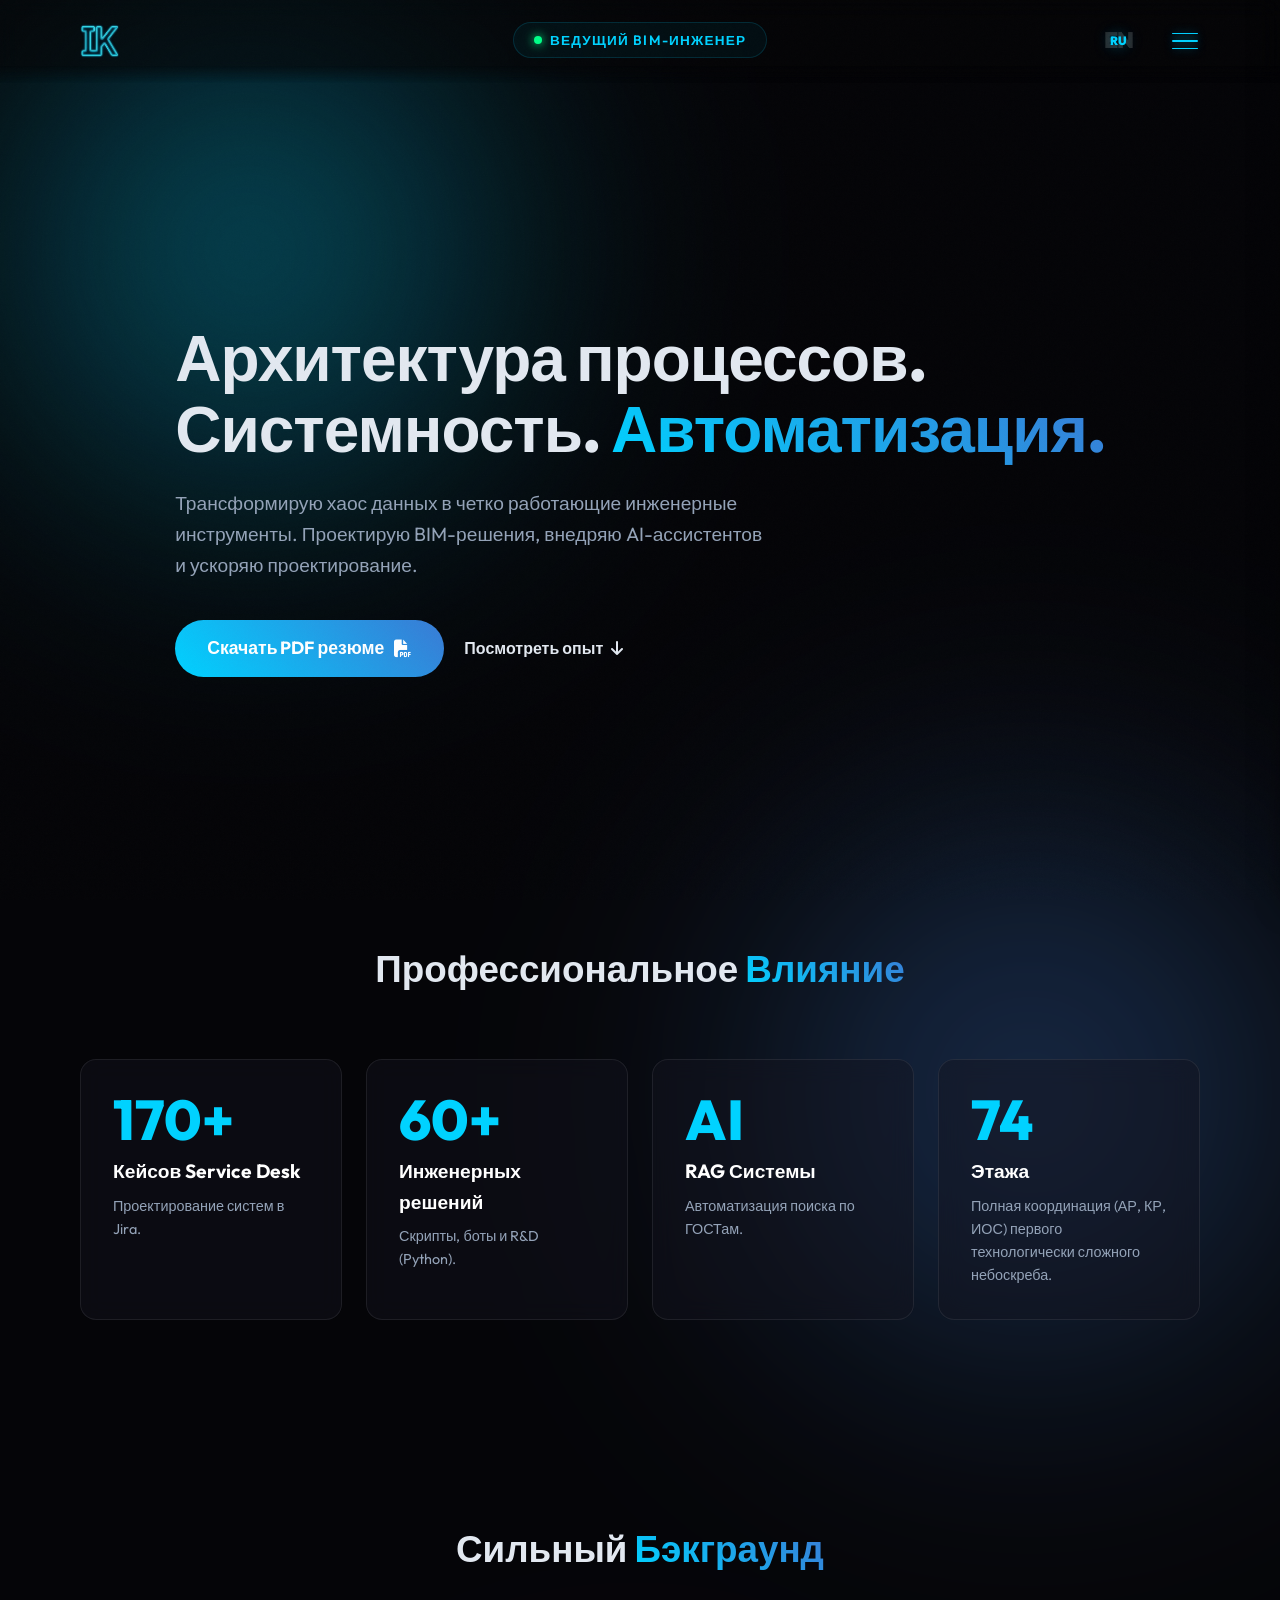
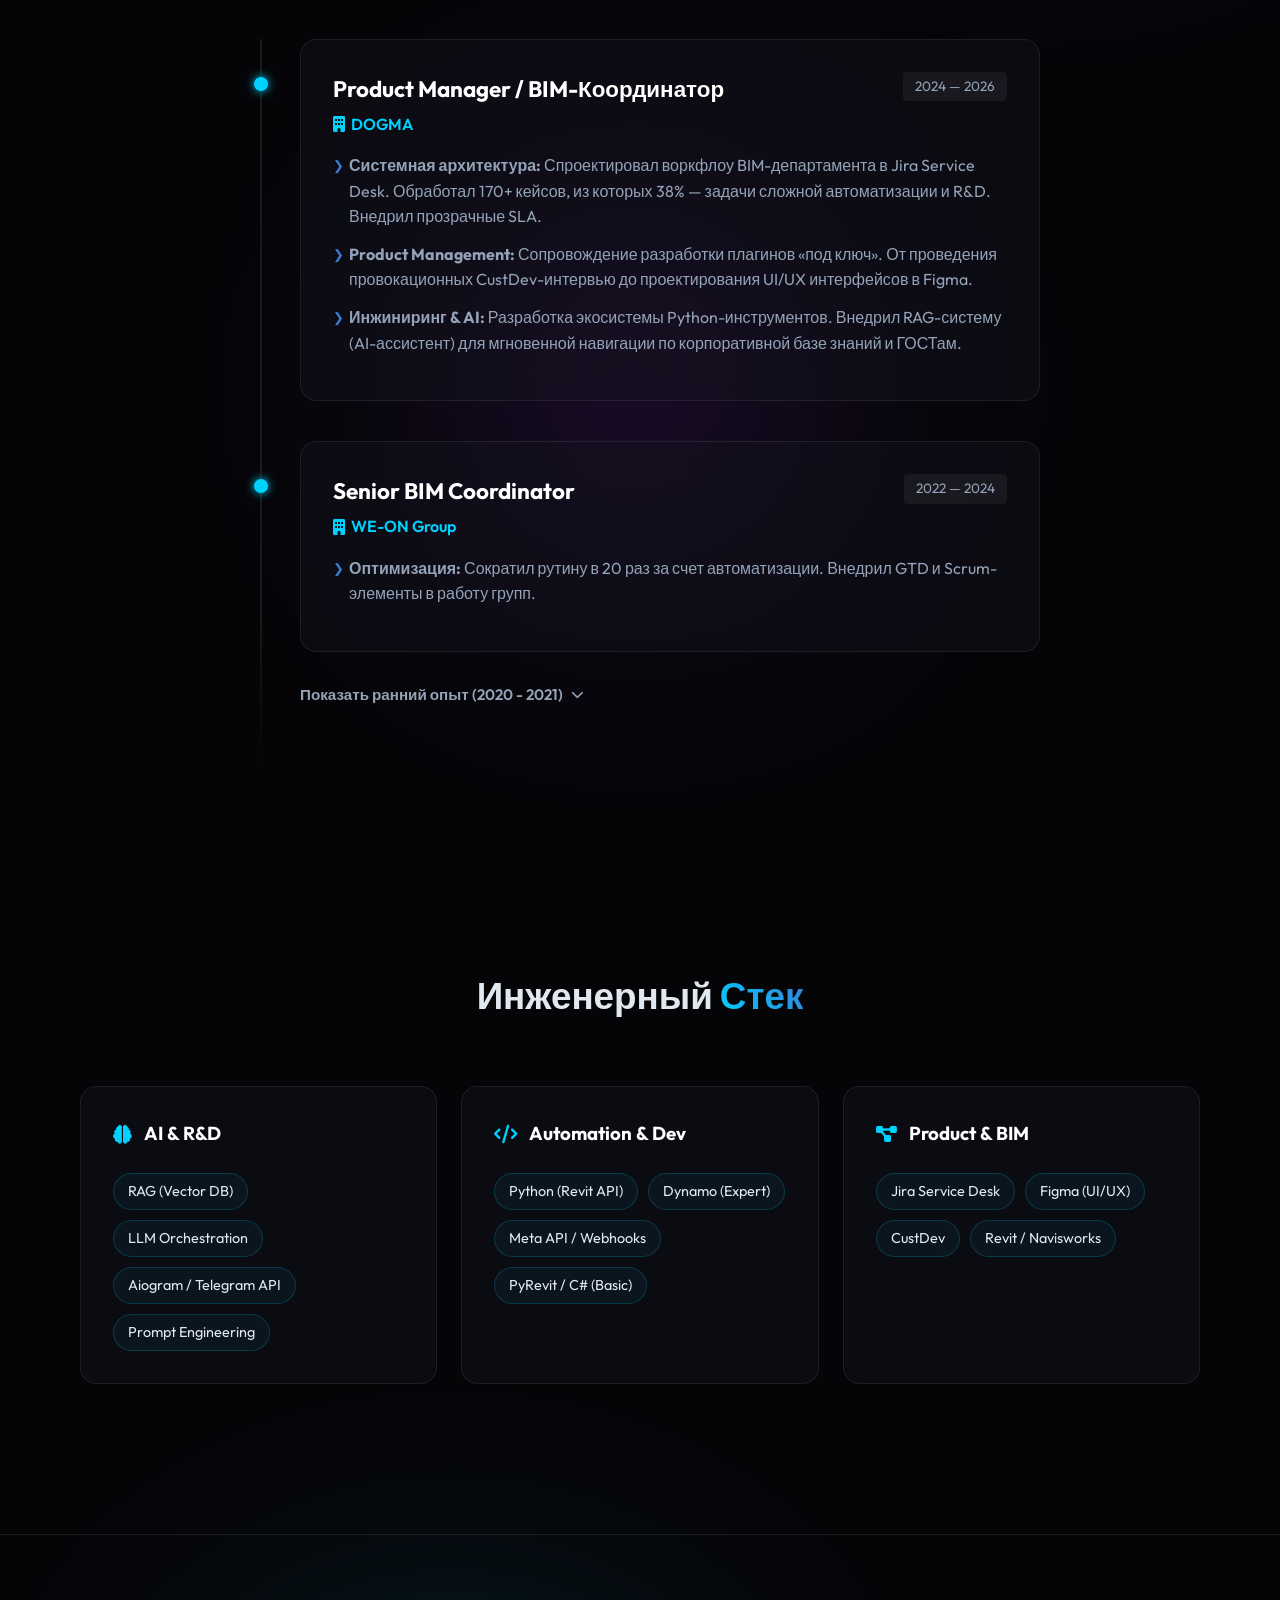
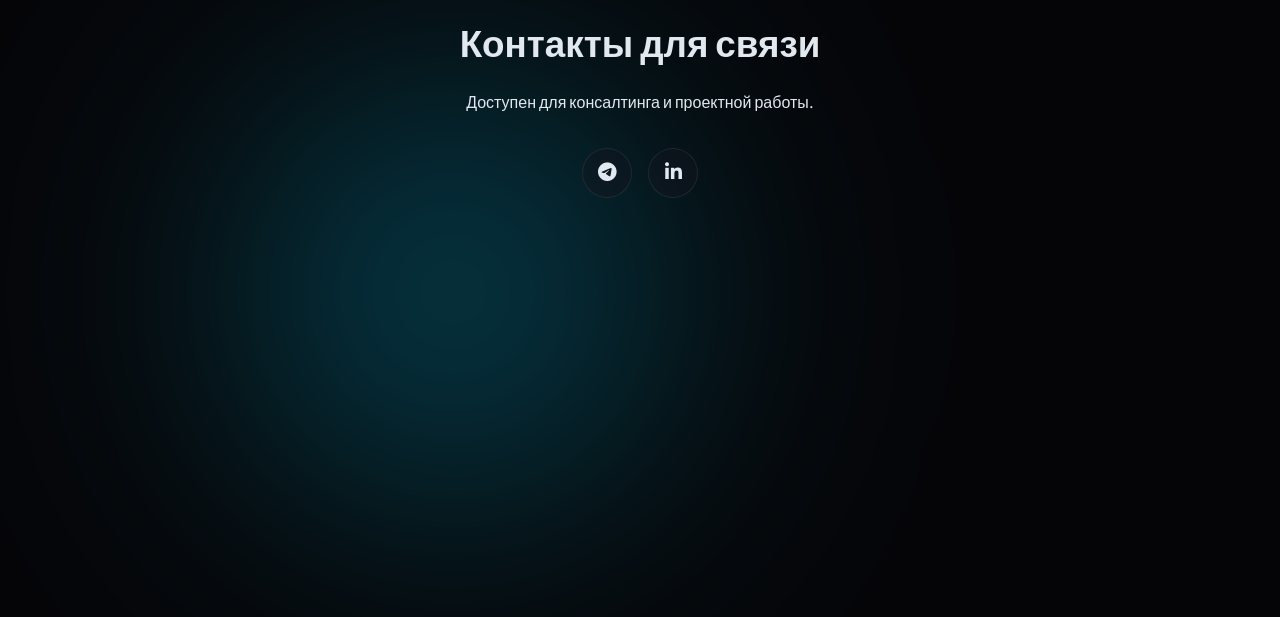
==== commit e0778af4: "style: Скорректировал старый и добавил новый заголовок раздела" ====
--- a/index.html
+++ b/index.html
@@ -96,6 +96,9 @@
     </header>
 
     <section id="stats" class="stats">
+        <div class="container fade-up" style="margin-bottom: 40px;">
+            <h2 class="section-title text-center">Профессиональное <span class="accent">Влияние</span></h2>
+        </div>
         <div class="container stats-grid delay-1 fade-up">
             <div class="stat-card glass-card">
                 <div class="stat-number">170+</div>
@@ -123,7 +126,7 @@
 
     <section id="experience" class="experience section-pad">
         <div class="container">
-            <h2 class="section-title fade-up">Сильный <span class="accent">Бэкграунд</span></h2>
+            <h2 class="section-title text-center fade-up">Сильный <span class="accent">Бэкграунд</span></h2>
 
             <div class="timeline">
                 <div class="timeline-item fade-up">
--- a/style.css
+++ b/style.css
@@ -123,7 +123,8 @@
 .container {
     max-width: 1200px;
     margin: 0 auto;
-    padding: 0 24px;
+    padding: 0 40px;
+    /* Increased for premium air */
 }
 
 .accent {
@@ -490,7 +491,8 @@
 /* --- Pixel-Perfect Unified Header --- */
 .nav-content {
     display: grid !important;
-    grid-template-columns: repeat(3, 1fr); /* 3 equal columns for absolute centering */
+    grid-template-columns: repeat(3, 1fr);
+    /* 3 equal columns for absolute centering */
     align-items: center;
     position: relative;
     width: 100%;
@@ -511,14 +513,16 @@
     justify-self: center;
     pointer-events: none;
     z-index: 5;
-    padding-bottom: 2px; /* Optical vertical correction */
+    padding-bottom: 2px;
+    /* Optical vertical correction */
 }
 
 .nav-right {
     display: flex;
     align-items: center;
     justify-self: end;
-    gap: 20px;
+    gap: 40px;
+    /* Matched to container padding for symmetry */
     z-index: 10;
 }
 
@@ -529,14 +533,13 @@
     gap: 8px;
     background: rgba(0, 210, 255, 0.05);
     border: 1px solid rgba(0, 210, 255, 0.15);
-    padding: 6px 16px 8px;
+    padding: 2px 16px 4px; /* Balanced for 28px height */
     border-radius: 20px;
     white-space: nowrap;
     opacity: 1 !important;
     pointer-events: auto;
-    min-height: 32px;
+    min-height: 28px; /* Unified height */
     transition: all 0.4s cubic-bezier(0.19, 1, 0.22, 1);
-    /* Smooth transitions for width/text changes */
     will-change: width, transform, opacity;
 }
 
@@ -544,9 +547,11 @@
     display: block !important;
     width: 8px !important;
     height: 8px !important;
-    aspect-ratio: 1 / 1 !important; /* Force equal dimensions */
+    aspect-ratio: 1 / 1 !important;
+    /* Force equal dimensions */
     background: #00ff88 !important;
-    border-radius: 50% !important; /* Force absolute circle */
+    border-radius: 50% !important;
+    /* Force absolute circle */
     box-shadow: 0 0 10px #00ff88, 0 0 20px rgba(0, 255, 136, 0.3);
     animation: statusPulse 1.5s infinite;
     flex-shrink: 0;
@@ -607,23 +612,21 @@
     display: flex;
     justify-content: center;
     align-items: center;
-    width: 45px;
-    height: 45px;
+    width: 28px; /* Matched to burger width */
+    height: 28px; /* Matched to burger height */
     text-decoration: none;
-    margin-right: 10px;
+    margin-right: 0;
 }
 
 .lang-bg {
     position: absolute;
-    font-size: 1.5rem;
+    font-size: 1.4rem; /* Larger halo for all-around visibility */
     font-weight: 900;
-    color: rgba(255, 255, 255, 0.25);
-    /* Increased background visibility */
-    transition: all 0.3s cubic-bezier(0.19, 1, 0.22, 1);
+    color: rgba(255, 255, 255, 0.15); 
+    transform: translateY(0); /* Centered with active lang */
     z-index: 1;
     pointer-events: none;
-    letter-spacing: 2px;
-    /* Wider for premium look */
+    letter-spacing: -1px;
 }
 
 .lang-fg {
@@ -632,8 +635,7 @@
     font-weight: 900;
     color: var(--accent-blue);
     text-shadow: 0 0 15px rgba(0, 210, 255, 0.6);
-    transform: translateY(-9px);
-    /* Deeper stack effect */
+    transform: translateY(0); /* Perfectly centered on top of the ghost text */
     z-index: 2;
     transition: all 0.3s ease;
 }
@@ -829,17 +831,20 @@
 }
 
 @media (max-width: 768px) {
-    .container {
-        padding: 0 16px !important;
+    .glass-nav .container {
+        padding: 0 12px !important; /* Unified 12px edge padding for header */
     }
 
     .nav-content {
-        padding: 0 4px !important;
+        padding: 0 !important;
     }
 
     .logo-img {
-        height: 28px !important;
-        /* Smaller for mobile */
+        height: 28px !important; /* Smaller for mobile */
+    }
+
+    .nav-right {
+        gap: 12px !important; /* Symmetric 12px gap */
     }
 
     .nav-status-container {
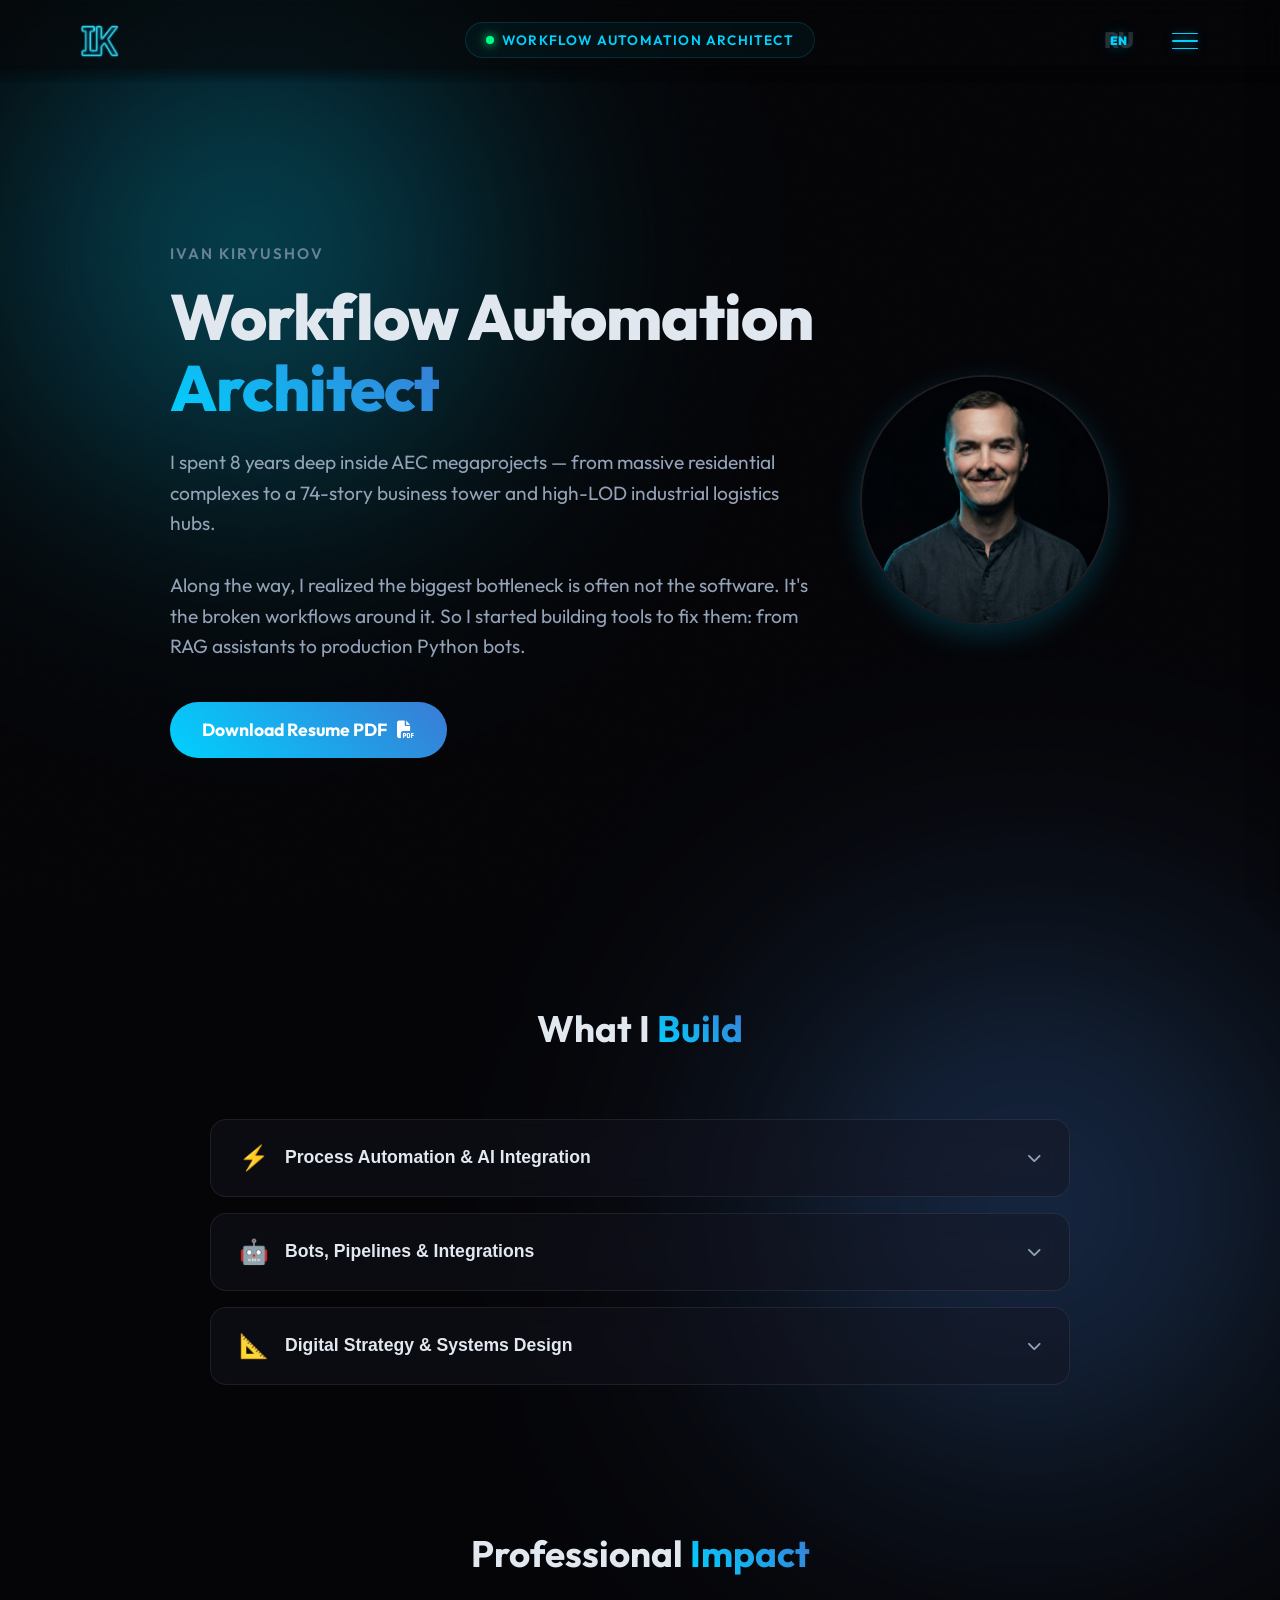
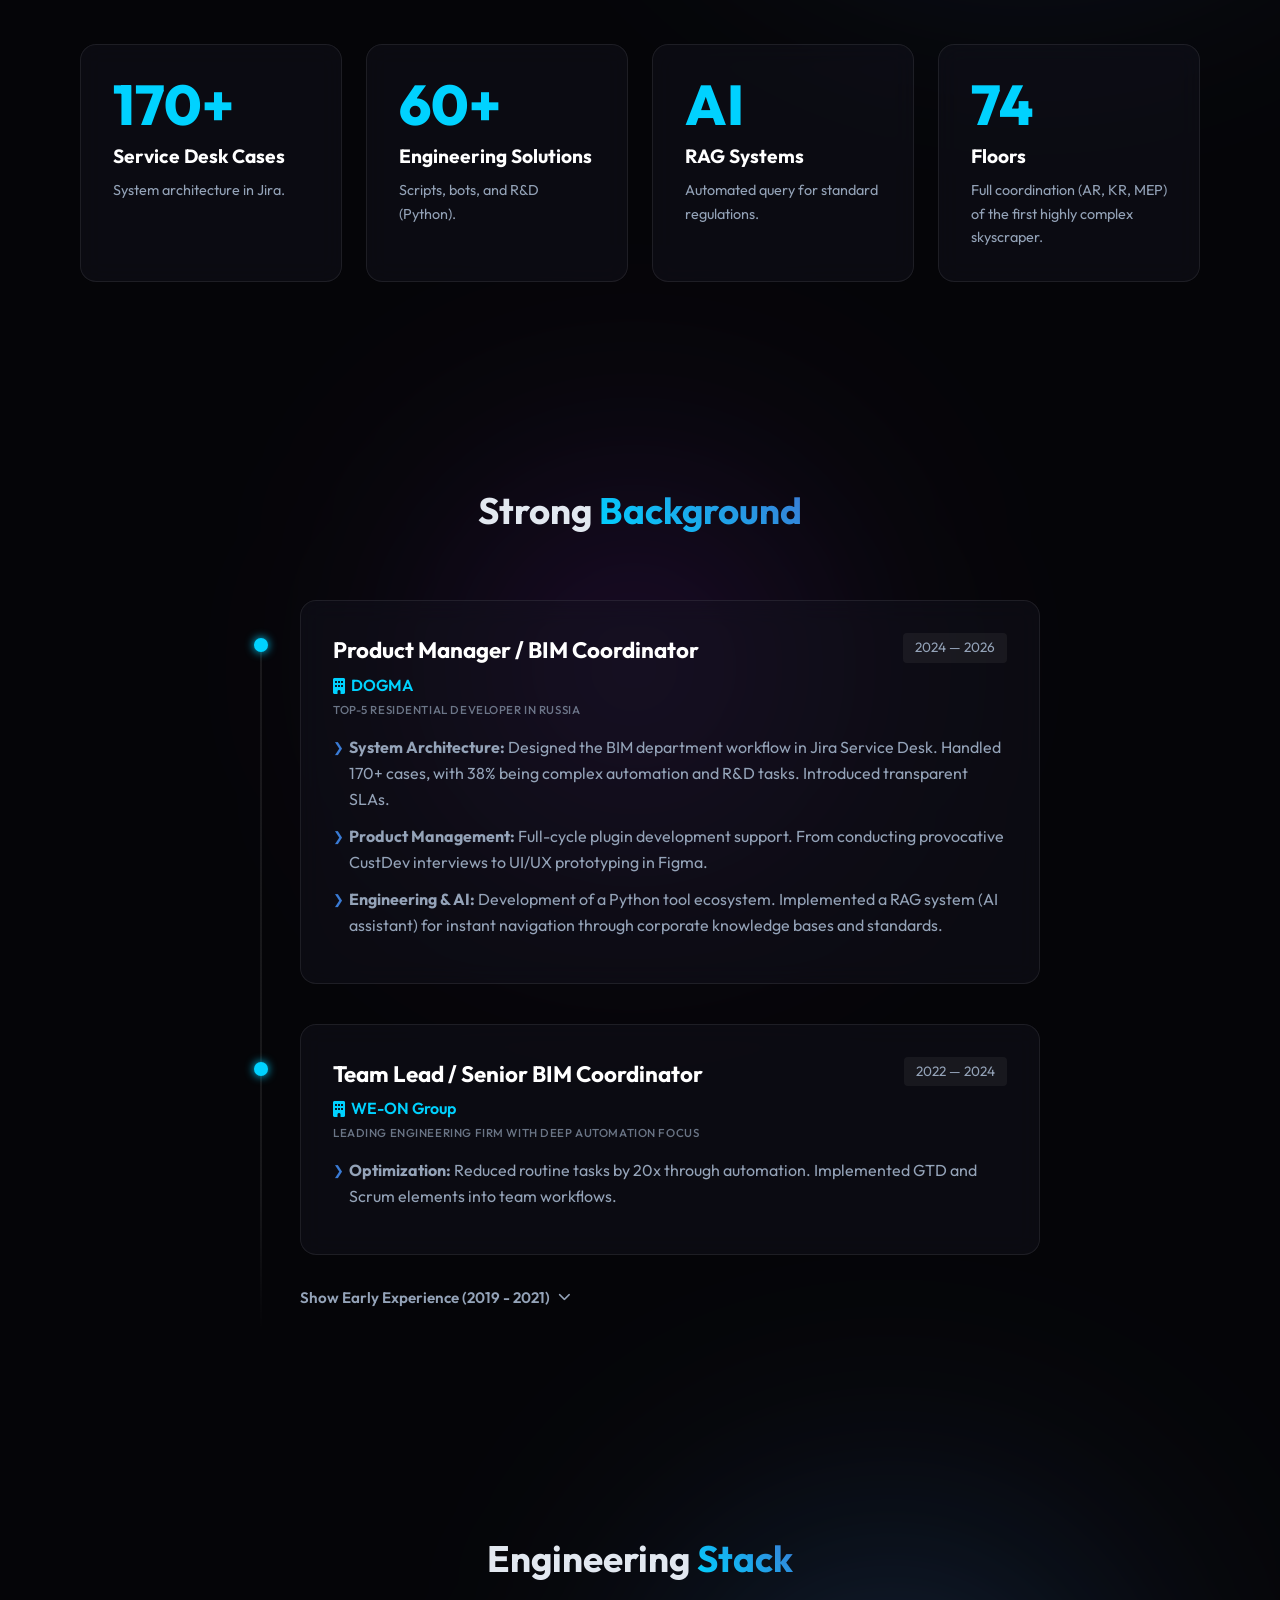
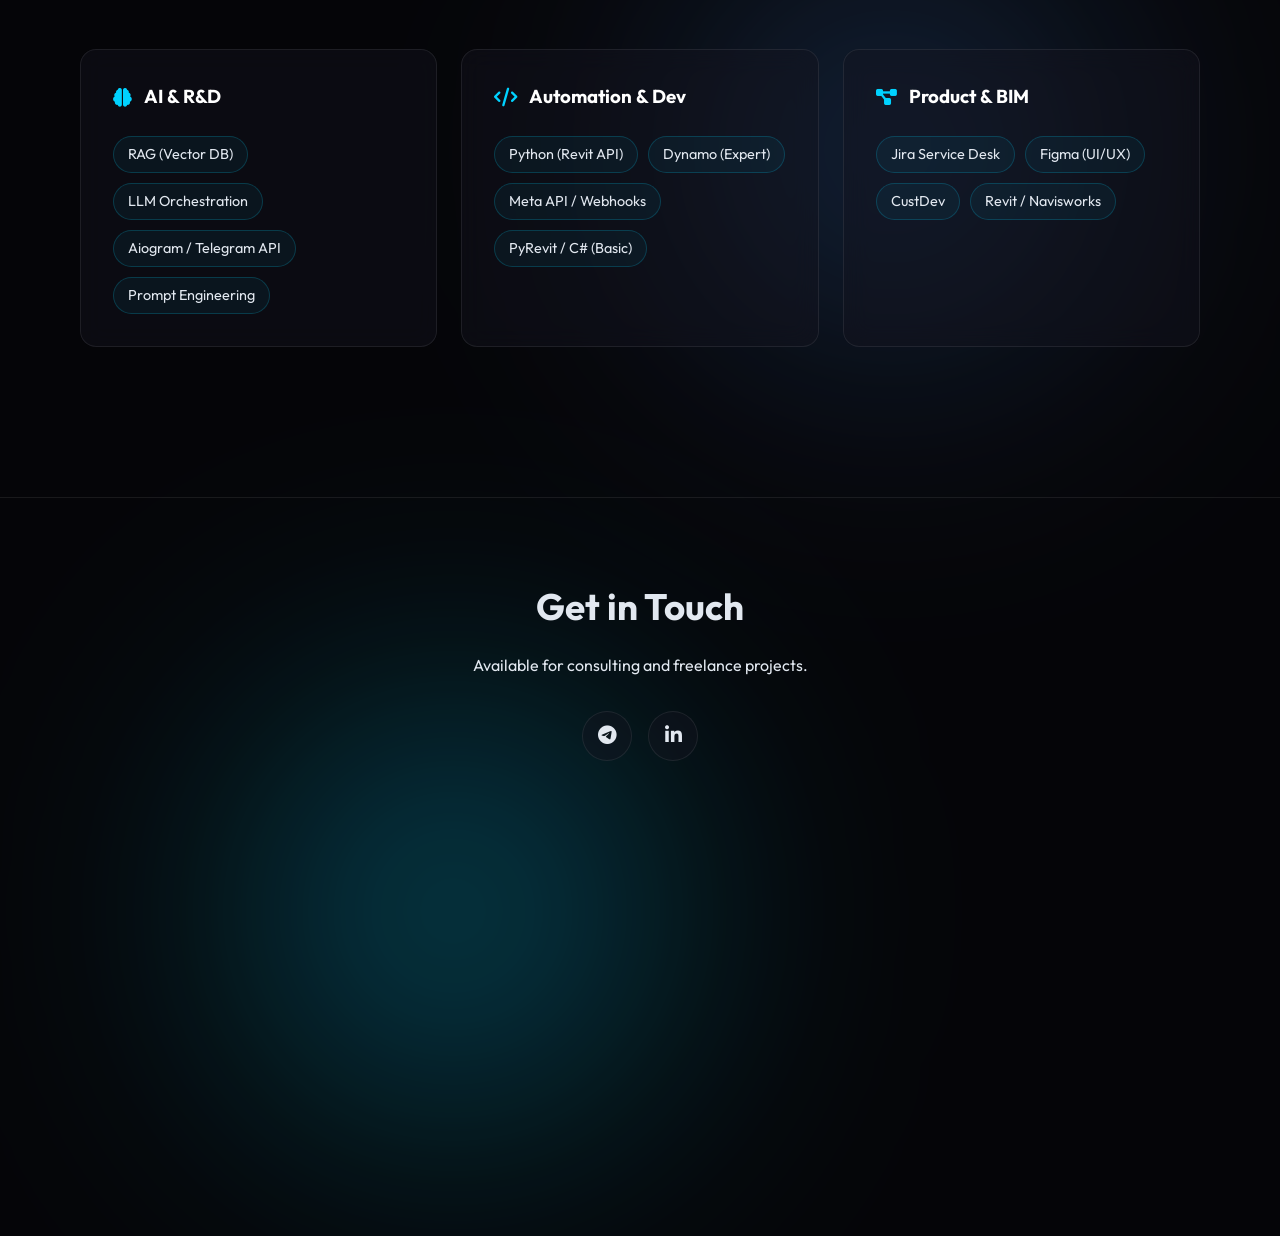
==== commit c7c0ba76: "refactor: Обновил пути к файлам резюме и удалить устаревшие PDF-файлы" ====
--- a/index.html
+++ b/index.html
@@ -1,12 +1,12 @@
 <!DOCTYPE html>
-<html lang="ru">
+<html lang="en">
 
 <head>
     <meta charset="UTF-8">
     <meta name="viewport" content="width=device-width, initial-scale=1.0, maximum-scale=1.0, user-scalable=no">
-    <title>Иван Кирюшов | Lead BIM Solutions Engineer</title>
+    <title>Ivan Kiryushov | Workflow Automation Architect</title>
     <meta name="description"
-        content="Трансформирую хаос данных в эффективные BIM-системы. Эксперт по автоматизации и системной архитектуре.">
+        content="Workflow Automation Architect. Transforming manual engineering tasks into scalable automation via Python, n8n, and custom bots.">
     <link rel="preconnect" href="https://fonts.googleapis.com">
     <link rel="preconnect" href="https://fonts.gstatic.com" crossorigin>
     <link href="https://fonts.googleapis.com/css2?family=Outfit:wght@300;400;600;800&display=swap" rel="stylesheet">
@@ -24,6 +24,7 @@
         <div class="blob blob-2"></div>
         <div class="blob blob-3"></div>
         <div class="blob blob-4"></div>
+        <div class="blob blob-5"></div>
     </div>
 
     <nav class="glass-nav">
@@ -34,7 +35,7 @@
                 </a>
             </div>
 
-            <!-- Центр: Динамический статус -->
+            <!-- Center: Dynamic Status -->
             <div class="nav-center">
                 <div class="nav-status-container">
                     <span class="status-dot"></span>
@@ -42,11 +43,11 @@
                 </div>
             </div>
             <div class="nav-right">
-                <a href="en.html" class="lang-stack">
-                    <span class="lang-bg">EN</span>
-                    <span class="lang-fg">RU</span>
+                <a href="ru.html" class="lang-stack">
+                    <span class="lang-bg">RU</span>
+                    <span class="lang-fg">EN</span>
                 </a>
-                <!-- Бургер-кнопка -->
+                <!-- Burger Button -->
                 <button class="menu-toggle" id="menu-toggle" aria-label="Menu">
                     <span></span>
                     <span></span>
@@ -56,22 +57,27 @@
         </div>
     </nav>
 
-    <!-- Мобильное меню (Боковая панель) -->
+    <!-- Mobile Menu (Side Drawer) -->
     <div class="menu-dimmer" id="menu-dimmer"></div>
     <div class="mobile-drawer" id="mobile-drawer">
         <div class="drawer-header">
+            <a href="ru.html?menu=active" class="lang-stack" style="margin-left: 10px;">
+                <span class="lang-bg">RU</span>
+                <span class="lang-fg">EN</span>
+            </a>
             <button class="close-drawer" id="close-drawer" aria-label="Close">
                 <i class="fas fa-times"></i>
             </button>
         </div>
         <div class="drawer-content">
-            <nav class="drawer-nav">
-                <a href="#stats">Цифры</a>
-                <a href="#experience">Кейсы</a>
-                <a href="#skills">Стек</a>
-            </nav>
+            <ul class="drawer-nav">
+                <li><a href="#services">Services</a></li>
+                <li><a href="#stats">Impact</a></li>
+                <li><a href="#experience">Experience</a></li>
+                <li><a href="#skills">Stack</a></li>
+            </ul>
             <div class="drawer-footer">
-                <p>Связаться:</p>
+                <p>Contact me:</p>
                 <div class="drawer-socials">
                     <a href="https://t.me/bimivan" target="_blank" class="glass-icon"><i
                             class="fab fa-telegram-plane"></i></a>
@@ -84,49 +90,129 @@
 
     <header class="hero">
         <div class="container hero-content fade-up">
-            <h1>Архитектура процессов.<br>Системность. <span class="accent">Автоматизация.</span></h1>
-            <p class="subtitle">Трансформирую хаос данных в четко работающие инженерные инструменты. Проектирую
-                BIM-решения, внедряю AI-ассистентов и ускоряю проектирование.</p>
-            <div class="hero-actions">
-                <a href="Kiryushov_Ru.pdf" class="btn-primary" download>Скачать PDF резюме <i
-                        class="fas fa-file-pdf"></i></a>
-                <a href="#experience" class="btn-secondary">Посмотреть опыт <i class="fas fa-arrow-down"></i></a>
+            <div class="hero-text-block">
+                <p class="hero-name-tag">Ivan Kiryushov</p>
+                <h1>Workflow Automation <br><span class="accent">Architect</span></h1>
+                <p class="subtitle" style="max-width: 650px;">
+                    I spent 8 years deep inside AEC megaprojects — from massive residential complexes to a 74-story
+                    business tower and high-LOD industrial logistics hubs.<br><br>
+                    Along the way, I realized the biggest bottleneck is often not the software. It's the broken
+                    workflows around it. So I started building tools to fix them: from RAG assistants to production
+                    Python bots.
+                </p>
+                <div class="hero-actions">
+                    <a href="assets/Ivan_Kiryushov_Resume_EN.pdf" class="btn btn-primary" download>Download Resume PDF <i
+                            class="fas fa-file-pdf"></i></a>
+                </div>
+            </div>
+
+            <div class="hero-photo-block" style="position: relative;">
+                <div class="glass-photo-wrapper"
+                    style="width: 250px; height: 250px; border-radius: 50%; overflow: hidden; background: var(--glass-bg); border: 2px solid var(--glass-border); box-shadow: 0 10px 30px rgba(0, 210, 255, 0.2); position: relative; display: flex; align-items: center; justify-content: center;">
+                    <img src="profile.png" alt="Ivan Kiryushov" style="width: 100%; height: 100%; object-fit: cover;">
+                </div>
             </div>
         </div>
     </header>
+
+    <section id="services" class="services section-pad">
+        <div class="container">
+            <h2 class="section-title text-center fade-up">What I <span class="accent">Build</span></h2>
+            <div class="services-list fade-up">
+
+                <div class="service-accordion glass-card">
+                    <button class="service-header" aria-expanded="false">
+                        <div class="service-header-left">
+                            <span class="service-icon">⚡</span>
+                            <span class="service-title">Process Automation & AI Integration</span>
+                        </div>
+                        <i class="fas fa-chevron-down service-chevron"></i>
+                    </button>
+                    <div class="service-body">
+                        <p>Audit broken workflows, then fix them with code. I build Python scripts, n8n pipelines, and
+                            RAG AI assistants that navigate your knowledge base (Confluence, Notion, Google Drive) and
+                            answer questions instantly — no more Ctrl+F through 500-page docs.</p>
+                        <div class="service-tags">
+                            <span>Python</span><span>n8n</span><span>RAG / Vector
+                                DB</span><span>Confluence</span><span>Jira Automation</span>
+                        </div>
+                    </div>
+                </div>
+
+                <div class="service-accordion glass-card">
+                    <button class="service-header" aria-expanded="false">
+                        <div class="service-header-left">
+                            <span class="service-icon">🤖</span>
+                            <span class="service-title">Bots, Pipelines & Integrations</span>
+                        </div>
+                        <i class="fas fa-chevron-down service-chevron"></i>
+                    </button>
+                    <div class="service-body">
+                        <p>Production-grade Telegram bots deployed on Docker/VPS — not hobby scripts. I wire them into
+                            your CRM, Google Sheets, WhatsApp, or internal APIs. I also build data pipelines that run
+                            quietly in the background and never need babysitting.</p>
+                        <div class="service-tags">
+                            <span>FastAPI</span><span>Aiogram</span><span>Docker</span><span>VPS</span><span>Webhooks</span><span>Google
+                                Sheets API</span>
+                        </div>
+                    </div>
+                </div>
+
+                <div class="service-accordion glass-card">
+                    <button class="service-header" aria-expanded="false">
+                        <div class="service-header-left">
+                            <span class="service-icon">📐</span>
+                            <span class="service-title">Digital Strategy & Systems Design</span>
+                        </div>
+                        <i class="fas fa-chevron-down service-chevron"></i>
+                    </button>
+                    <div class="service-body">
+                        <p>Before touching any code, I run a structured process audit. I interview the team (CustDev),
+                            map the real bottlenecks, and design a digital system — Jira structure, SLA frameworks,
+                            regulation rollouts. Figma prototyping if a UI is involved. The result: a clear roadmap, not
+                            a pile of features nobody will use.</p>
+                        <div class="service-tags">
+                            <span>Jira Service Desk</span><span>Figma</span><span>CustDev</span><span>Process
+                                Mapping</span><span>SLA Design</span>
+                        </div>
+                    </div>
+                </div>
+
+            </div>
+        </div>
+    </section>
 
     <section id="stats" class="stats">
         <div class="container fade-up" style="margin-bottom: 40px;">
-            <h2 class="section-title text-center">Профессиональное <span class="accent">Влияние</span></h2>
+            <h2 class="section-title text-center">Professional <span class="accent">Impact</span></h2>
         </div>
         <div class="container stats-grid delay-1 fade-up">
             <div class="stat-card glass-card">
                 <div class="stat-number">170+</div>
-                <div class="stat-label">Кейсов Service Desk</div>
-                <div class="stat-desc">Проектирование систем в Jira.</div>
+                <div class="stat-label">Service Desk Cases</div>
+                <div class="stat-desc">System architecture in Jira.</div>
             </div>
             <div class="stat-card glass-card">
                 <div class="stat-number">60+</div>
-                <div class="stat-label">Инженерных решений</div>
-                <div class="stat-desc">Скрипты, боты и R&D (Python).</div>
+                <div class="stat-label">Engineering Solutions</div>
+                <div class="stat-desc">Scripts, bots, and R&D (Python).</div>
             </div>
             <div class="stat-card glass-card">
                 <div class="stat-number">AI</div>
-                <div class="stat-label">RAG Системы</div>
-                <div class="stat-desc">Автоматизация поиска по ГОСТам.</div>
+                <div class="stat-label">RAG Systems</div>
+                <div class="stat-desc">Automated query for standard regulations.</div>
             </div>
             <div class="stat-card glass-card">
                 <div class="stat-number">74</div>
-                <div class="stat-label">Этажа</div>
-                <div class="stat-desc">Полная координация (АР, КР, ИОС) первого технологически сложного небоскреба.
-                </div>
+                <div class="stat-label">Floors</div>
+                <div class="stat-desc">Full coordination (AR, KR, MEP) of the first highly complex skyscraper.</div>
             </div>
         </div>
     </section>
 
     <section id="experience" class="experience section-pad">
         <div class="container">
-            <h2 class="section-title text-center fade-up">Сильный <span class="accent">Бэкграунд</span></h2>
+            <h2 class="section-title text-center fade-up">Strong <span class="accent">Background</span></h2>
 
             <div class="timeline">
                 <div class="timeline-item fade-up">
@@ -134,21 +220,21 @@
                     <div class="glass-card timeline-content">
                         <div class="job-header">
                             <div>
-                                <h3>Product Manager / BIM-Координатор</h3>
+                                <h3>Product Manager / BIM Coordinator</h3>
                                 <div class="company"><i class="fas fa-building"></i> DOGMA</div>
+                                <span class="company-tagline">TOP-5 Residential Developer in Russia</span>
                             </div>
                             <div class="period">2024 — 2026</div>
                         </div>
                         <ul class="job-details">
-                            <li><strong>Системная архитектура:</strong> Спроектировал воркфлоу BIM-департамента в Jira
-                                Service Desk. Обработал 170+ кейсов, из которых 38% — задачи сложной автоматизации и
-                                R&D. Внедрил прозрачные SLA.</li>
-                            <li><strong>Product Management:</strong> Сопровождение разработки плагинов «под ключ». От
-                                проведения провокационных CustDev-интервью до проектирования UI/UX интерфейсов в Figma.
-                            </li>
-                            <li><strong>Инжиниринг & AI:</strong> Разработка экосистемы Python-инструментов. Внедрил
-                                RAG-систему (AI-ассистент) для мгновенной навигации по корпоративной базе знаний и
-                                ГОСТам.</li>
+                            <li><strong>System Architecture:</strong> Designed the BIM department workflow in Jira
+                                Service Desk. Handled 170+ cases, with 38% being complex automation and R&D tasks.
+                                Introduced transparent SLAs.</li>
+                            <li><strong>Product Management:</strong> Full-cycle plugin development support. From
+                                conducting provocative CustDev interviews to UI/UX prototyping in Figma.</li>
+                            <li><strong>Engineering & AI:</strong> Development of a Python tool ecosystem. Implemented a
+                                RAG system (AI assistant) for instant navigation through corporate knowledge bases and
+                                standards.</li>
                         </ul>
                     </div>
                 </div>
@@ -158,42 +244,67 @@
                     <div class="glass-card timeline-content">
                         <div class="job-header">
                             <div>
-                                <h3>Senior BIM Coordinator</h3>
+                                <h3>Team Lead / Senior BIM Coordinator</h3>
                                 <div class="company"><i class="fas fa-building"></i> WE-ON Group</div>
+                                <span class="company-tagline">Leading engineering firm with deep automation focus</span>
                             </div>
                             <div class="period">2022 — 2024</div>
                         </div>
                         <ul class="job-details">
-                            <li><strong>Оптимизация:</strong> Сократил рутину в 20 раз за счет автоматизации. Внедрил
-                                GTD и Scrum-элементы в работу групп.</li>
+                            <li><strong>Optimization:</strong> Reduced routine tasks by 20x through automation.
+                                Implemented GTD and Scrum elements into team workflows.</li>
                         </ul>
                     </div>
                 </div>
 
-                <details class="timeline-item timeline-details" style="cursor: pointer; margin-top: -10px;">
+                <details class="timeline-details" style="cursor: pointer; margin-top: -10px;">
                     <summary
-                        style="list-style: none; color: var(--text-muted); font-weight: 600; font-size: 0.95rem; transition: color 0.3s; display: inline-flex; align-items: center; gap: 8px;"
+                        style="list-style: none; color: var(--text-muted); font-weight: 600; font-size: 0.95rem; transition: color 0.3s; display: inline-flex; align-items: center; gap: 8px; padding-left: 60px;"
                         onmouseover="this.style.color='var(--accent-blue)'"
                         onmouseout="this.style.color='var(--text-muted)'">
-                        <span>Показать ранний опыт (2020 - 2021)</span>
+                        <span>Show Early Experience (2019 - 2021)</span>
                         <i class="fas fa-chevron-down" style="font-size: 0.8rem;"></i>
                     </summary>
-                    <div style="margin-top: 24px;">
-                        <div class="timeline-dot" style="top: 92px;"></div>
-                        <div class="glass-card timeline-content">
-                            <div class="job-header">
-                                <div>
-                                    <h3>BIM-Координатор</h3>
-                                    <div class="company"><i class="fas fa-city"></i> Северин Девелопмент</div>
+                    <div style="margin-top: 24px; display: flex; flex-direction: column; gap: 24px;">
+                        <!-- Severin Development -->
+                        <div class="timeline-item" style="margin-bottom: 0;">
+                            <div class="timeline-dot" style="z-index: 2;"></div>
+                            <div class="glass-card timeline-content">
+                                <div class="job-header">
+                                    <div>
+                                        <h3>BIM Coordinator</h3>
+                                        <div class="company"><i class="fas fa-city"></i> Severin Development</div>
+                                        <span class="company-tagline">Innovation incubator & birthplace of the "Signal"
+                                            ecosystem and 3D-scanning technologies</span>
+                                    </div>
+                                    <div class="period">2020 — 2021</div>
                                 </div>
-                                <div class="period">2020 — 2021</div>
+                                <ul class="job-details">
+                                    <li><strong>Complex Modeling:</strong> Coordination of a 74-story tower (AR, KR, MEP) in
+                                        Moscow City.</li>
+                                    <li><strong>R&D / Team Leading:</strong> Development of Scan-to-BIM workflows (point
+                                        clouds). Task distribution management.</li>
+                                </ul>
                             </div>
-                            <ul class="job-details">
-                                <li><strong>Сложное моделирование:</strong> Координация 74-этажной башни (АР, КР, ИОС) в
-                                    Москва-Сити.</li>
-                                <li><strong>R&D / Team Leading:</strong> Разработка процессов для технологии Scan-to-BIM
-                                    (облака точек). Управление процессами распределения задач.</li>
-                            </ul>
+                        </div>
+
+                        <!-- MK3 Engineering -->
+                        <div class="timeline-item" style="margin-bottom: 0;">
+                            <div class="timeline-dot" style="z-index: 2;"></div>
+                            <div class="glass-card timeline-content">
+                                <div class="job-header">
+                                    <div>
+                                        <h3>BIM Coordinator</h3>
+                                        <div class="company"><i class="fas fa-industry"></i> MK3 Engineering</div>
+                                        <span class="company-tagline">Award-winning industrial & high-LOD design experts</span>
+                                    </div>
+                                    <div class="period">2019 — 2020</div>
+                                </div>
+                                <ul class="job-details">
+                                    <li><strong>Recognition:</strong> Industrial project won <strong>2nd place</strong> in the All-Russian BIM Technology Competition 2020.</li>
+                                    <li><strong>Quality Control:</strong> Optimized clash detection algorithms, reducing design errors by 30% through automated reporting.</li>
+                                </ul>
+                            </div>
                         </div>
                     </div>
                 </details>
@@ -203,7 +314,7 @@
 
     <section id="skills" class="skills section-pad">
         <div class="container fade-up">
-            <h2 class="section-title text-center">Инженерный <span class="accent">Стек</span></h2>
+            <h2 class="section-title text-center">Engineering <span class="accent">Stack</span></h2>
             <div class="skills-grid">
                 <!-- AI & Automation -->
                 <div class="glass-card skill-category">
@@ -243,8 +354,8 @@
     <footer class="footer">
         <div class="container footer-content fade-up">
             <div class="footer-cta">
-                <h2>Контакты для связи</h2>
-                <p>Доступен для консалтинга и проектной работы.</p>
+                <h2>Get in Touch</h2>
+                <p>Available for consulting and freelance projects.</p>
             </div>
             <div class="social-links">
                 <a href="https://t.me/bimivan" target="_blank" class="glass-icon"><i
@@ -254,6 +365,8 @@
             </div>
         </div>
     </footer>
+
+
     <script src="app.js"></script>
 </body>
 
--- a/style.css
+++ b/style.css
@@ -89,6 +89,15 @@
     animation: move-1 18s infinite alternate-reverse;
 }
 
+.blob-5 {
+    top: 75%;
+    right: 5%;
+    width: 650px;
+    height: 650px;
+    background: radial-gradient(circle, rgba(58, 123, 213, 0.4) 0%, transparent 70%);
+    animation: move-4 22s infinite alternate;
+}
+
 @keyframes move-1 {
     0% {
         transform: translate(0, 0) scale(1) rotate(0deg);
@@ -96,6 +105,16 @@
 
     100% {
         transform: translate(100px, 50px) scale(1.2) rotate(45deg);
+    }
+}
+
+@keyframes move-4 {
+    0% {
+        transform: translate(0, 0) scale(1);
+    }
+
+    100% {
+        transform: translate(-120px, -80px) scale(1.15) rotate(-30deg);
     }
 }
 
@@ -245,6 +264,16 @@
 }
 
 /* Hero Section */
+.hero-name-tag {
+    font-size: 0.95rem;
+    font-weight: 600;
+    color: var(--text-muted);
+    letter-spacing: 2px;
+    text-transform: uppercase;
+    margin-bottom: 16px;
+    opacity: 0.7;
+}
+
 .hero {
     display: flex;
     align-items: center;
@@ -262,10 +291,54 @@
     margin-bottom: 40px;
 }
 
+.hero-content {
+    display: grid;
+    grid-template-columns: 1fr auto;
+    gap: 40px;
+    align-items: center;
+}
+
 .hero-actions {
     display: flex;
     gap: 20px;
     align-items: center;
+}
+
+@media (max-width: 900px) {
+    .hero {
+        padding-top: 120px;
+    }
+    
+    .hero-content {
+        grid-template-columns: 1fr;
+        text-align: center;
+        gap: 20px;
+    }
+
+    .hero-greeting {
+        justify-content: center;
+    }
+    
+    .subtitle {
+        margin: 0 auto 30px auto;
+    }
+    
+    .hero-actions {
+        justify-content: center;
+        flex-wrap: wrap;
+    }
+
+    .hero-photo-block {
+        order: -1;
+        display: flex;
+        justify-content: center;
+        margin-bottom: 10px;
+    }
+
+    .glass-photo-wrapper {
+        width: 180px !important;
+        height: 180px !important;
+    }
 }
 
 /* Stats */
@@ -314,7 +387,7 @@
 .timeline::before {
     content: '';
     position: absolute;
-    top: 0;
+    top: 40px;
     bottom: 0;
     left: 20px;
     width: 2px;
@@ -336,6 +409,7 @@
     border-radius: 50%;
     background: var(--accent-blue);
     box-shadow: 0 0 10px var(--accent-blue);
+    z-index: 2;
 }
 
 .job-header {
@@ -359,6 +433,17 @@
     display: flex;
     align-items: center;
     gap: 6px;
+}
+
+.company-tagline {
+    display: block;
+    font-size: 0.72rem;
+    color: var(--text-muted);
+    opacity: 0.7;
+    text-transform: uppercase;
+    letter-spacing: 0.05em;
+    font-weight: 500;
+    margin-top: 2px;
 }
 
 .period {
@@ -387,6 +472,127 @@
     color: var(--accent-teal);
     font-size: 0.8rem;
     top: 2px;
+}
+
+@media (max-width: 600px) {
+    .timeline::before {
+        left: 5px;
+    }
+    
+    .timeline-dot {
+        left: -1px;
+        width: 12px;
+        height: 12px;
+    }
+    
+    .timeline-item {
+        padding-left: 30px;
+    }
+
+    .glass-card {
+        padding: 24px 20px; /* Уменьшаем внутренние рамки на смартфонах */
+    }
+    
+    .container {
+        padding: 0 20px; /* Уменьшаем боковые отступы всей страницы на мобилках */
+    }
+}
+
+/* Services */
+.services-list {
+    display: flex;
+    flex-direction: column;
+    gap: 16px;
+    max-width: 860px;
+    margin: 0 auto;
+}
+
+.service-accordion {
+    padding: 0;
+    overflow: hidden;
+    transition: border-color 0.3s ease, box-shadow 0.3s ease;
+}
+
+.service-accordion.is-open {
+    border-color: rgba(0, 210, 255, 0.35);
+    box-shadow: 0 8px 32px rgba(0, 210, 255, 0.12);
+}
+
+.service-header {
+    width: 100%;
+    background: none;
+    border: none;
+    cursor: pointer;
+    padding: 24px 28px;
+    display: flex;
+    justify-content: space-between;
+    align-items: center;
+    gap: 16px;
+    text-align: left;
+}
+
+.service-header-left {
+    display: flex;
+    align-items: center;
+    gap: 16px;
+}
+
+.service-icon {
+    font-size: 1.5rem;
+    flex-shrink: 0;
+}
+
+.service-title {
+    font-size: 1.1rem;
+    font-weight: 700;
+    color: var(--text-main);
+    transition: color 0.3s ease;
+}
+
+.service-accordion.is-open .service-title {
+    color: var(--accent-blue);
+}
+
+.service-chevron {
+    color: var(--text-muted);
+    font-size: 0.9rem;
+    flex-shrink: 0;
+    transition: transform 0.4s cubic-bezier(0.19, 1, 0.22, 1), color 0.3s ease;
+}
+
+.service-accordion.is-open .service-chevron {
+    transform: rotate(180deg);
+    color: var(--accent-blue);
+}
+
+.service-body {
+    max-height: 0;
+    overflow: hidden;
+    transition: max-height 0.45s cubic-bezier(0.19, 1, 0.22, 1), padding 0.3s ease;
+    padding: 0 28px;
+}
+
+.service-body p {
+    color: var(--text-muted);
+    line-height: 1.7;
+    margin-bottom: 20px;
+    font-size: 0.95rem;
+}
+
+.service-body .service-tags {
+    display: flex;
+    flex-wrap: wrap;
+    gap: 8px;
+    padding-bottom: 24px;
+}
+
+.service-body .service-tags span {
+    background: rgba(0, 210, 255, 0.05);
+    border: 1px solid rgba(0, 210, 255, 0.2);
+    padding: 4px 12px;
+    border-radius: 20px;
+    font-size: 0.82rem;
+    color: #e2e8f0;
 }
 
 /* Skills */
@@ -734,8 +940,9 @@
 
 .drawer-header {
     display: flex;
-    justify-content: flex-end;
-    padding: 20px;
+    justify-content: space-between;
+    align-items: center;
+    padding: 20px 30px;
 }
 
 .close-drawer {
@@ -764,6 +971,8 @@
     flex-direction: column;
     gap: 32px;
     margin-top: 20px;
+    list-style: none;
+    padding: 0;
 }
 
 .drawer-nav a {
@@ -781,16 +990,20 @@
     transform: translateX(0);
 }
 
-.mobile-drawer.active .drawer-nav a:nth-child(1) {
+.mobile-drawer.active .drawer-nav li:nth-child(1) a {
     transition-delay: 0.1s;
 }
 
-.mobile-drawer.active .drawer-nav a:nth-child(2) {
+.mobile-drawer.active .drawer-nav li:nth-child(2) a {
     transition-delay: 0.2s;
 }
 
-.mobile-drawer.active .drawer-nav a:nth-child(3) {
+.mobile-drawer.active .drawer-nav li:nth-child(3) a {
     transition-delay: 0.3s;
+}
+
+.mobile-drawer.active .drawer-nav li:nth-child(4) a {
+    transition-delay: 0.4s;
 }
 
 .drawer-nav a:hover {
@@ -802,7 +1015,7 @@
     padding-bottom: 50px;
     opacity: 0;
     transform: translateY(20px);
-    transition: all 0.4s ease 0.4s;
+    transition: all 0.4s ease 0.5s;
 }
 
 .mobile-drawer.active .drawer-footer {
@@ -861,4 +1074,64 @@
     .hero h1 {
         font-size: 2.4rem;
     }
+}
+
+/* --- Print Styles for High-Quality PDF Generation --- */
+@media print {
+    /* 1. Делаем все анимированные элементы видимыми мгновенно */
+    .fade-up {
+        opacity: 1 !important;
+        transform: none !important;
+        transition: none !important;
+    }
+    
+    /* 2. Прячем интерактивные элементы управления */
+    .glass-nav, 
+    .menu-toggle, 
+    .mobile-drawer, 
+    .menu-dimmer, 
+    .blob-wrapper,
+    .noise-overlay,
+    .hero-actions,
+    .lang-stack {
+        display: none !important;
+    }
+
+    /* 3. Настройка страницы и фона */
+    @page {
+        margin: 0;
+        size: auto;
+    }
+
+    body {
+        background-color: #050508 !important; /* Сохраняем премиальный темный фон */
+        -webkit-print-color-adjust: exact;
+        print-color-adjust: exact;
+    }
+
+    .hero {
+        padding-top: 40px !important;
+        min-height: auto !important;
+    }
+
+    .section-pad {
+        padding: 30px 0 !important;
+    }
+
+    .container {
+        padding: 0 40px !important;
+    }
+
+    /* 4. Отключаем градиентный текст (в PDF он часто глючит), оставляем чистый цвет */
+    .accent {
+        -webkit-text-fill-color: initial !important;
+        background: none !important;
+        color: var(--accent-blue) !important;
+    }
+
+    .glass-card {
+        break-inside: avoid; /* Чтобы карточки не разрывались между страницами */
+        border: 1px solid rgba(255, 255, 255, 0.1) !important;
+        background: rgba(20, 22, 32, 0.8) !important;
+    }
 }
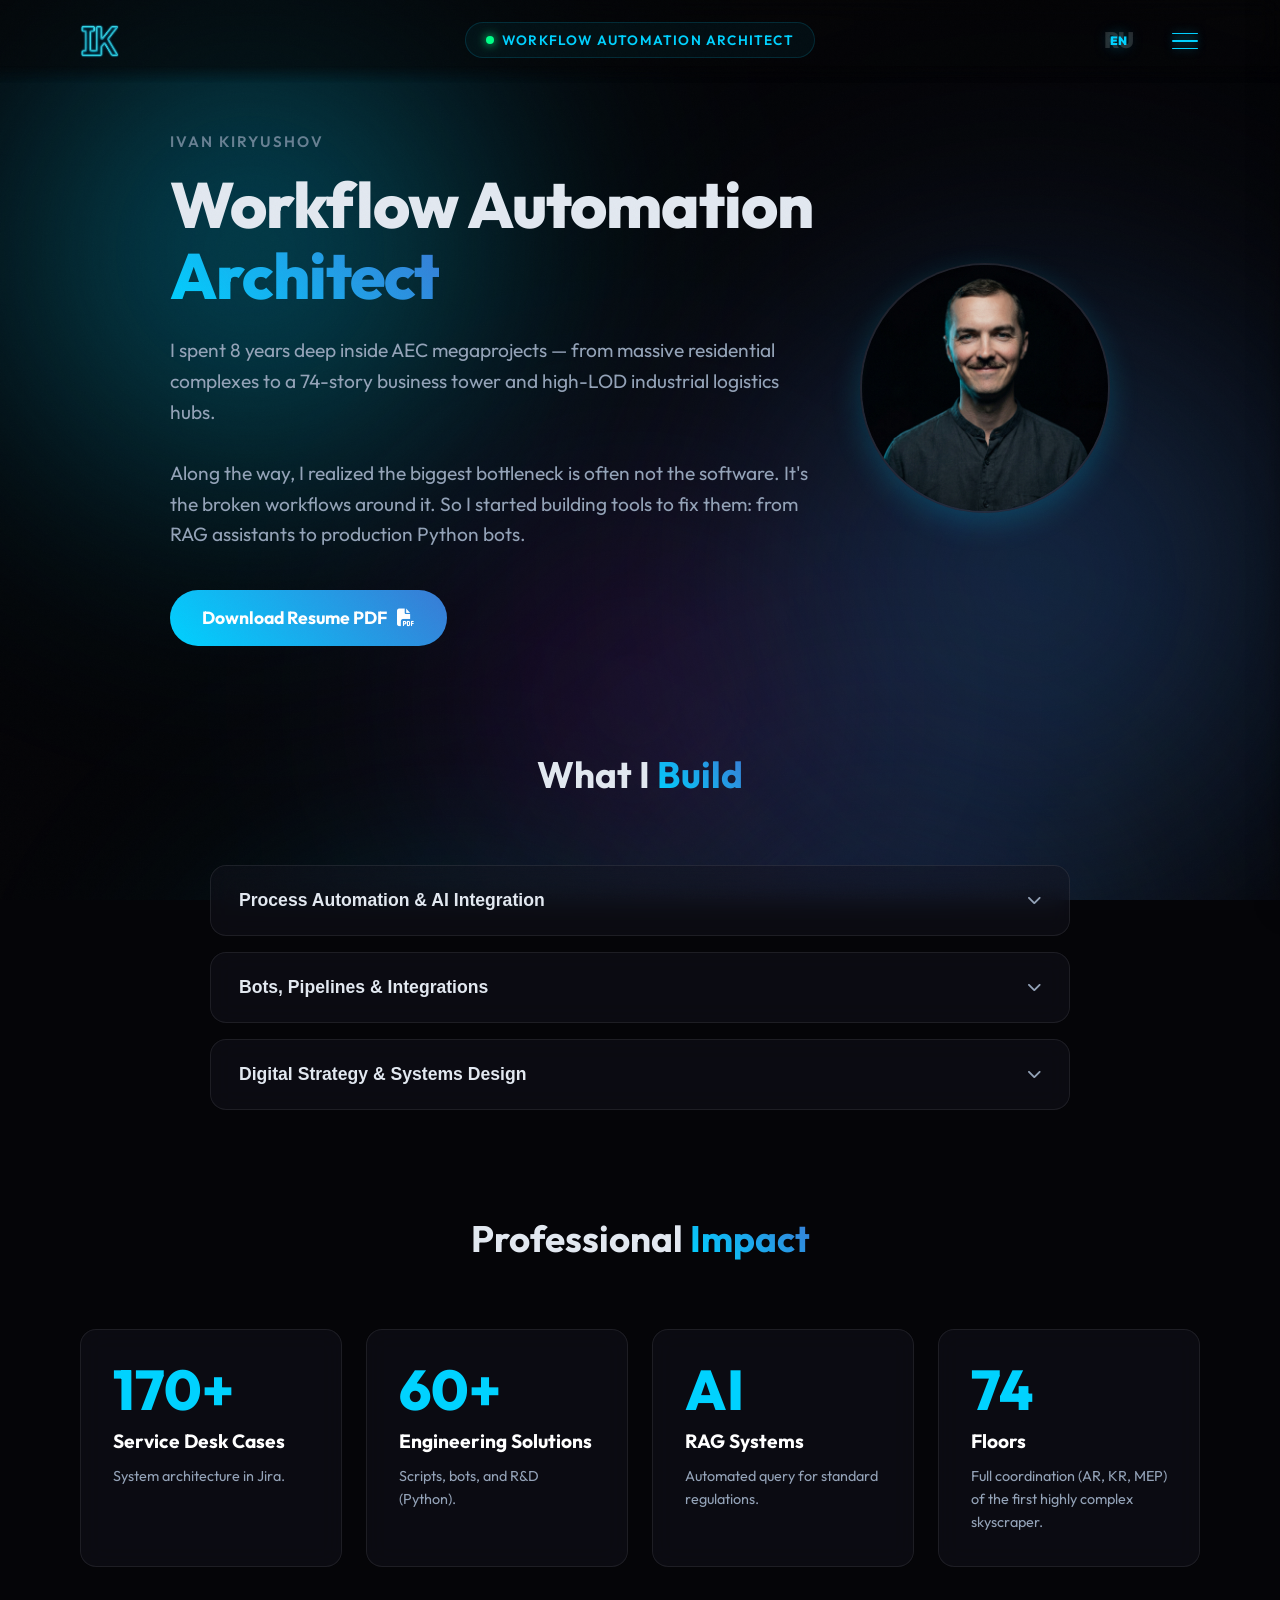
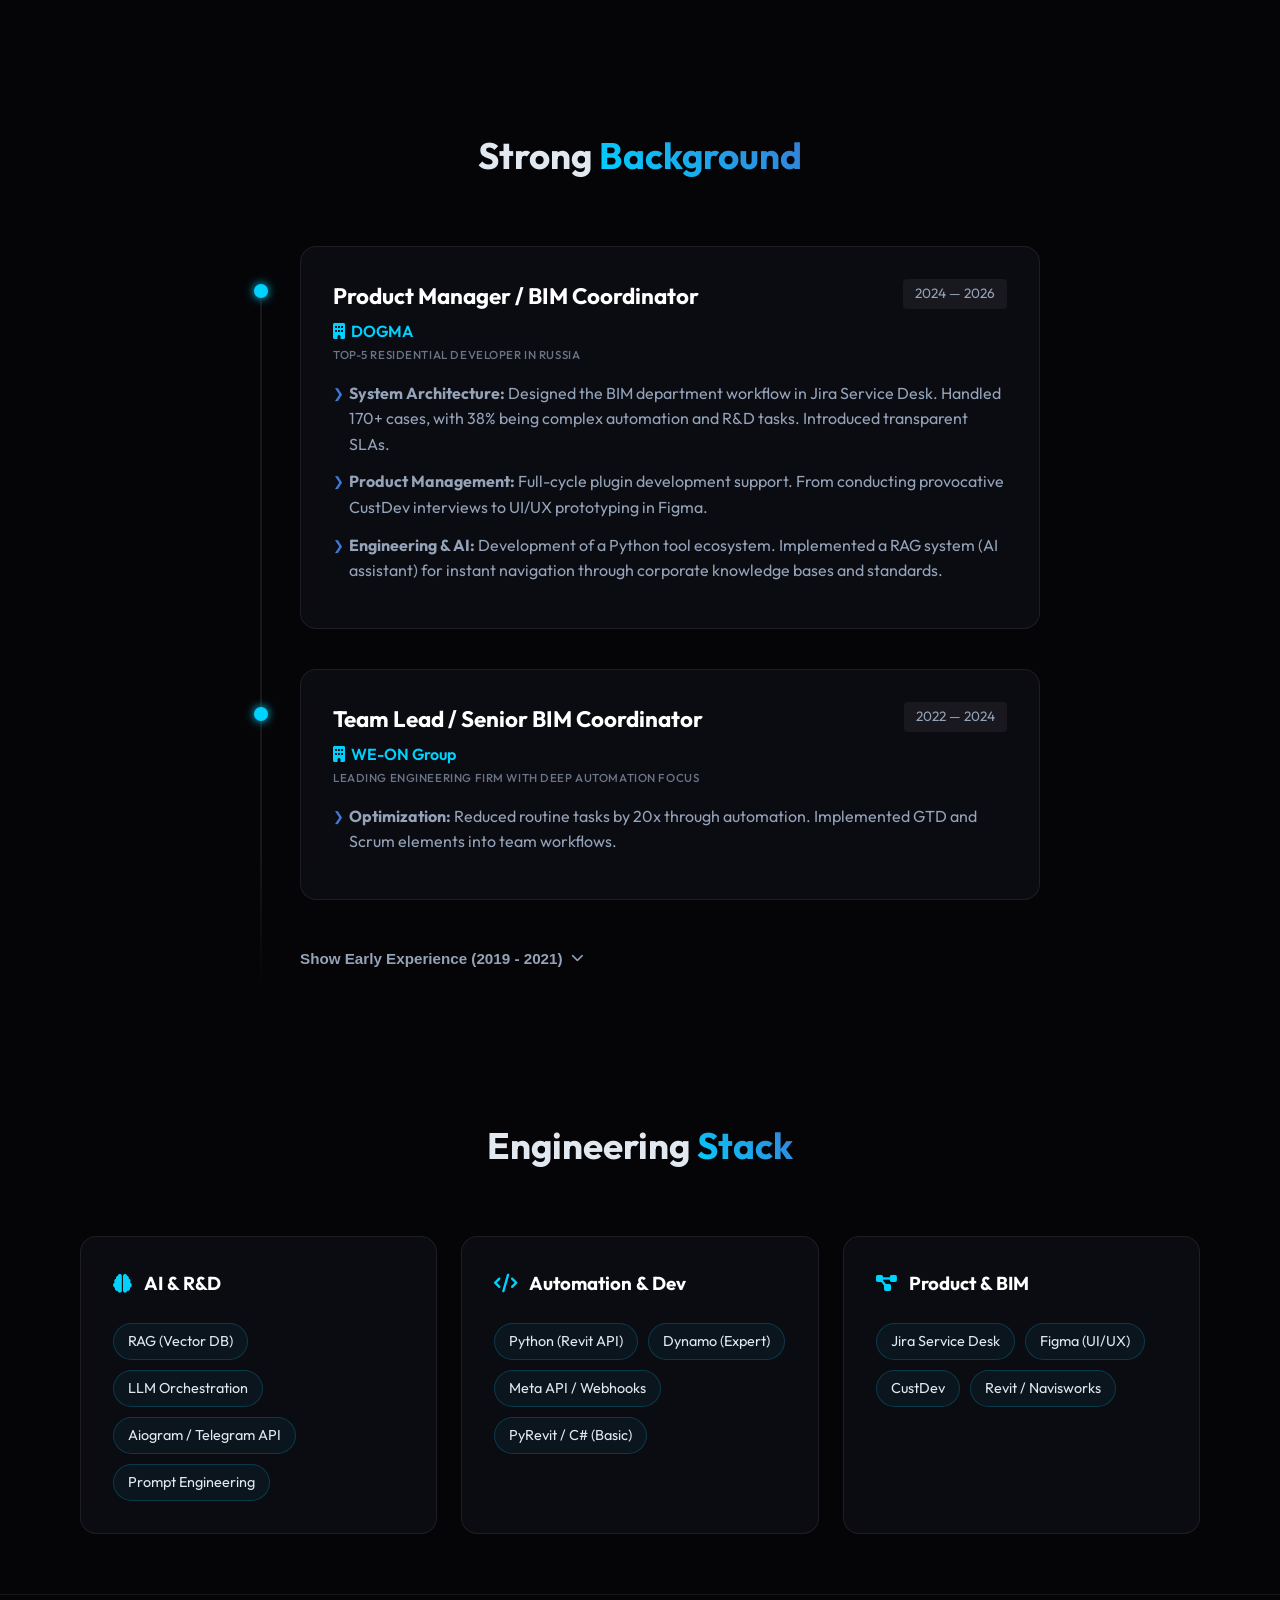
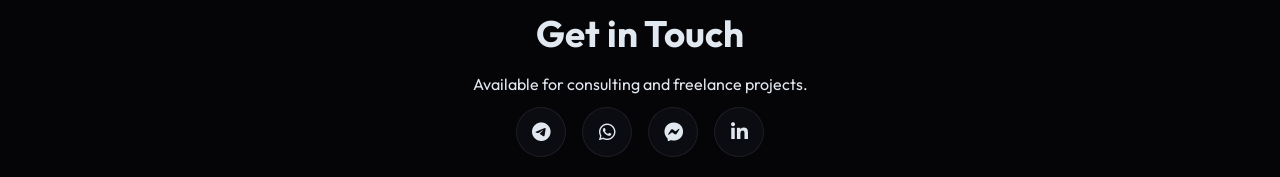
==== commit ce9d5419: "refactor: Оптимизировал UI, обновил стили для улучшения адаптивности на мобильных устройствах." ====
--- a/index.html
+++ b/index.html
@@ -35,11 +35,10 @@
                 </a>
             </div>
 
-            <!-- Center: Dynamic Status -->
             <div class="nav-center">
                 <div class="nav-status-container">
                     <span class="status-dot"></span>
-                    <span class="status-text" id="dynamic-status">BIM SOLUTIONS ENGINEER</span>
+                    <span id="dynamic-status" class="status-text">Workflow Automation Architect</span>
                 </div>
             </div>
             <div class="nav-right">
@@ -81,6 +80,8 @@
                 <div class="drawer-socials">
                     <a href="https://t.me/bimivan" target="_blank" class="glass-icon"><i
                             class="fab fa-telegram-plane"></i></a>
+                    <a href="#" target="_blank" class="glass-icon"><i class="fab fa-whatsapp"></i></a>
+                    <a href="#" target="_blank" class="glass-icon"><i class="fab fa-facebook-messenger"></i></a>
                     <a href="https://www.linkedin.com/in/ivan-kiryushov-5489a4198/" target="_blank"
                         class="glass-icon"><i class="fab fa-linkedin-in"></i></a>
                 </div>
@@ -101,8 +102,8 @@
                     Python bots.
                 </p>
                 <div class="hero-actions">
-                    <a href="assets/Ivan_Kiryushov_Resume_EN.pdf" class="btn btn-primary" download>Download Resume PDF <i
-                            class="fas fa-file-pdf"></i></a>
+                    <a href="assets/Ivan_Kiryushov_Resume_EN.pdf" class="btn btn-primary" download>Download Resume PDF
+                        <i class="fas fa-file-pdf"></i></a>
                 </div>
             </div>
 
@@ -123,7 +124,6 @@
                 <div class="service-accordion glass-card">
                     <button class="service-header" aria-expanded="false">
                         <div class="service-header-left">
-                            <span class="service-icon">⚡</span>
                             <span class="service-title">Process Automation & AI Integration</span>
                         </div>
                         <i class="fas fa-chevron-down service-chevron"></i>
@@ -142,7 +142,6 @@
                 <div class="service-accordion glass-card">
                     <button class="service-header" aria-expanded="false">
                         <div class="service-header-left">
-                            <span class="service-icon">🤖</span>
                             <span class="service-title">Bots, Pipelines & Integrations</span>
                         </div>
                         <i class="fas fa-chevron-down service-chevron"></i>
@@ -161,7 +160,6 @@
                 <div class="service-accordion glass-card">
                     <button class="service-header" aria-expanded="false">
                         <div class="service-header-left">
-                            <span class="service-icon">📐</span>
                             <span class="service-title">Digital Strategy & Systems Design</span>
                         </div>
                         <i class="fas fa-chevron-down service-chevron"></i>
@@ -257,57 +255,62 @@
                     </div>
                 </div>
 
-                <details class="timeline-details" style="cursor: pointer; margin-top: -10px;">
-                    <summary
-                        style="list-style: none; color: var(--text-muted); font-weight: 600; font-size: 0.95rem; transition: color 0.3s; display: inline-flex; align-items: center; gap: 8px; padding-left: 60px;"
-                        onmouseover="this.style.color='var(--accent-blue)'"
-                        onmouseout="this.style.color='var(--text-muted)'">
+                <div class="exp-accordion">
+                    <button class="exp-header">
                         <span>Show Early Experience (2019 - 2021)</span>
-                        <i class="fas fa-chevron-down" style="font-size: 0.8rem;"></i>
-                    </summary>
-                    <div style="margin-top: 24px; display: flex; flex-direction: column; gap: 24px;">
-                        <!-- Severin Development -->
-                        <div class="timeline-item" style="margin-bottom: 0;">
-                            <div class="timeline-dot" style="z-index: 2;"></div>
-                            <div class="glass-card timeline-content">
-                                <div class="job-header">
-                                    <div>
-                                        <h3>BIM Coordinator</h3>
-                                        <div class="company"><i class="fas fa-city"></i> Severin Development</div>
-                                        <span class="company-tagline">Innovation incubator & birthplace of the "Signal"
-                                            ecosystem and 3D-scanning technologies</span>
+                        <i class="fas fa-chevron-down exp-chevron"></i>
+                    </button>
+                    <div class="exp-body">
+                        <div class="exp-content">
+                            <!-- Severin Development -->
+                            <div class="timeline-item" style="margin-bottom: 0;">
+                                <div class="timeline-dot" style="z-index: 2;"></div>
+                                <div class="glass-card timeline-content">
+                                    <div class="job-header">
+                                        <div>
+                                            <h3>BIM Coordinator</h3>
+                                            <div class="company"><i class="fas fa-city"></i> Severin Development</div>
+                                            <span class="company-tagline">Innovation incubator & birthplace of the
+                                                "Signal"
+                                                ecosystem and 3D-scanning technologies</span>
+                                        </div>
+                                        <div class="period">2020 — 2021</div>
                                     </div>
-                                    <div class="period">2020 — 2021</div>
+                                    <ul class="job-details">
+                                        <li><strong>Complex Modeling:</strong> Coordination of a 74-story tower (AR, KR,
+                                            MEP) in
+                                            Moscow City.</li>
+                                        <li><strong>R&D / Team Leading:</strong> Development of Scan-to-BIM workflows
+                                            (point
+                                            clouds). Task distribution management.</li>
+                                    </ul>
                                 </div>
-                                <ul class="job-details">
-                                    <li><strong>Complex Modeling:</strong> Coordination of a 74-story tower (AR, KR, MEP) in
-                                        Moscow City.</li>
-                                    <li><strong>R&D / Team Leading:</strong> Development of Scan-to-BIM workflows (point
-                                        clouds). Task distribution management.</li>
-                                </ul>
                             </div>
-                        </div>
-
-                        <!-- MK3 Engineering -->
-                        <div class="timeline-item" style="margin-bottom: 0;">
-                            <div class="timeline-dot" style="z-index: 2;"></div>
-                            <div class="glass-card timeline-content">
-                                <div class="job-header">
-                                    <div>
-                                        <h3>BIM Coordinator</h3>
-                                        <div class="company"><i class="fas fa-industry"></i> MK3 Engineering</div>
-                                        <span class="company-tagline">Award-winning industrial & high-LOD design experts</span>
+
+                            <!-- MK3 Engineering -->
+                            <div class="timeline-item" style="margin-bottom: 0; margin-top: 24px;">
+                                <div class="timeline-dot" style="z-index: 2;"></div>
+                                <div class="glass-card timeline-content">
+                                    <div class="job-header">
+                                        <div>
+                                            <h3>BIM Coordinator</h3>
+                                            <div class="company"><i class="fas fa-industry"></i> MK3 Engineering</div>
+                                            <span class="company-tagline">Award-winning industrial & high-LOD design
+                                                experts</span>
+                                        </div>
+                                        <div class="period">2019 — 2020</div>
                                     </div>
-                                    <div class="period">2019 — 2020</div>
+                                    <ul class="job-details">
+                                        <li><strong>Recognition:</strong> Industrial project won <strong>2nd
+                                                place</strong> in the All-Russian BIM Technology Competition 2020.</li>
+                                        <li><strong>Quality Control:</strong> Optimized clash detection algorithms,
+                                            reducing design errors by 30% through automated reporting.</li>
+                                    </ul>
                                 </div>
-                                <ul class="job-details">
-                                    <li><strong>Recognition:</strong> Industrial project won <strong>2nd place</strong> in the All-Russian BIM Technology Competition 2020.</li>
-                                    <li><strong>Quality Control:</strong> Optimized clash detection algorithms, reducing design errors by 30% through automated reporting.</li>
-                                </ul>
                             </div>
                         </div>
                     </div>
-                </details>
+                </div>
             </div>
         </div>
     </section>
@@ -360,6 +363,10 @@
             <div class="social-links">
                 <a href="https://t.me/bimivan" target="_blank" class="glass-icon"><i
                         class="fab fa-telegram-plane"></i></a>
+                <a href="https://wa.me/79959209584" target="_blank" class="glass-icon"><i
+                        class="fab fa-whatsapp"></i></a>
+                <a href="https://m.me/ivan.kiryushov" target="_blank" class="glass-icon"><i
+                        class="fab fa-facebook-messenger"></i></a>
                 <a href="https://www.linkedin.com/in/ivan-kiryushov-5489a4198/" target="_blank" class="glass-icon"><i
                         class="fab fa-linkedin-in"></i></a>
             </div>
--- a/style.css
+++ b/style.css
@@ -18,6 +18,10 @@
 html {
     scroll-behavior: smooth;
     scroll-padding-top: 100px;
+    overflow-x: hidden;
+    width: 100%;
+    margin: 0;
+    padding: 0;
 }
 
 body {
@@ -25,22 +29,34 @@
     background-color: var(--bg-primary);
     color: var(--text-main);
     line-height: 1.6;
-    overflow-x: hidden;
     position: relative;
     margin: 0;
+    padding: 0;
 }
 
 .noise-overlay {
     position: fixed;
     top: 0;
     left: 0;
-    width: 100vw;
-    height: 100vh;
+    width: 100%;
+    height: 100%;
     pointer-events: none;
     z-index: 9999;
     opacity: 0.02;
     background-image: url("data:image/svg+xml,%3Csvg viewBox='0 0 200 200' xmlns='http://www.w3.org/2000/svg'%3E%3Cfilter id='noiseFilter'%3E%3CfeTurbulence type='turbulence' baseFrequency='0.45' numOctaves='3' stitchTiles='stitch'/%3E%3C/filter%3E%3Crect width='100%25' height='100%25' filter='url(%23noiseFilter)'/%3E%3C/svg%3E");
     background-size: 150px 150px;
+}
+
+.blob-wrapper {
+    position: fixed; /* Pin to viewport to prevent vertical leakage */
+    top: 0;
+    left: 0;
+    width: 100%;
+    height: 100%;
+    overflow: hidden;
+    clip-path: inset(0 0 0 0); /* Force clip to browser window */
+    z-index: -1;
+    pointer-events: none;
 }
 
 /* Background animated blobs for Premium Glassmorphism */
@@ -72,7 +88,7 @@
 }
 
 .blob-3 {
-    bottom: -10%;
+    top: 90%;
     left: 10%;
     width: 650px;
     height: 650px;
@@ -184,14 +200,29 @@
     border: 1px solid var(--glass-border);
     border-radius: 16px;
     padding: 32px;
-    transition: transform 0.3s ease, border-color 0.3s ease, box-shadow 0.3s ease;
-}
+    transition: transform 0.3s cubic-bezier(0.2, 0, 0.2, 1), border-color 0.3s ease, box-shadow 0.3s ease;
+    position: relative; /* Fixed: Added for pseudo-element stability */
+}
+
+/* Fix for hover jitter: invisible hit-area extension */
+.glass-card::after {
+    content: '';
+    position: absolute;
+    top: 0;
+    left: 0;
+    right: 0;
+    bottom: -30px; /* Increased buffer for translateY(-5px) upward movement */
+    pointer-events: auto;
+    z-index: -1; /* Reset: Keep it behind children to avoid blocking clicks */
+}
+
 
 .glass-card:hover {
     transform: translateY(-5px);
     border-color: rgba(0, 210, 255, 0.3);
     box-shadow: 0 10px 30px rgba(0, 0, 0, 0.5), inset 0 0 0 1px rgba(255, 255, 255, 0.05);
 }
+
 
 /* Nav */
 .glass-nav {
@@ -277,11 +308,10 @@
 .hero {
     display: flex;
     align-items: center;
-    min-height: 100vh;
-    padding-top: 160px;
-    /* Compensation for removed hero-tag */
-    padding-bottom: 60px;
+    padding-top: 130px;
+    padding-bottom: 40px;
     position: relative;
+    min-height: auto;
 }
 
 .subtitle {
@@ -306,7 +336,8 @@
 
 @media (max-width: 900px) {
     .hero {
-        padding-top: 120px;
+        padding-top: 80px; /* Уменьшаем отступ сверху на мобилке */
+        min-height: auto;
     }
     
     .hero-content {
@@ -374,7 +405,7 @@
 
 /* Experience */
 .section-pad {
-    padding: 100px 0;
+    padding: 60px 0;
 }
 
 .timeline {
@@ -496,6 +527,19 @@
     .container {
         padding: 0 20px; /* Уменьшаем боковые отступы всей страницы на мобилках */
     }
+
+    .nav-right {
+        gap: 15px; /* Убираем огромный отступ между языком и меню на мобилках */
+    }
+
+    .section-pad {
+        padding: 30px 0; /* Минимальные отступы на мобилке */
+    }
+
+    .footer {
+        padding: 10px 0 5px; /* Экстремально компактный подвал */
+        margin-top: 0;
+    }
 }
 
 /* Services */
@@ -509,7 +553,7 @@
 
 .service-accordion {
     padding: 0;
-    overflow: hidden;
+    /* Removed overflow: hidden to allow jitter stabilizer to work */
     transition: border-color 0.3s ease, box-shadow 0.3s ease;
 }
 
@@ -568,9 +612,59 @@
 .service-body {
     max-height: 0;
     overflow: hidden;
-    transition: max-height 0.45s cubic-bezier(0.19, 1, 0.22, 1), padding 0.3s ease;
+    transition: max-height 0.8s cubic-bezier(0.16, 1, 0.3, 1), padding 0.3s ease;
     padding: 0 28px;
 }
+
+/* Experience Accordion (Custom) */
+.exp-accordion {
+    margin-top: 10px; /* Aligned with timeline */
+}
+
+.exp-header {
+    background: none;
+    border: none;
+    cursor: pointer;
+    color: var(--text-muted);
+    font-weight: 600;
+    font-size: 0.95rem;
+    padding: 10px 0 10px 60px; /* Matched to timeline padding */
+    display: inline-flex;
+    align-items: center;
+    gap: 8px;
+    transition: color 0.3s ease;
+}
+
+.exp-header:hover {
+    color: var(--accent-blue);
+}
+
+.exp-chevron {
+    font-size: 0.8rem;
+    transition: transform 0.4s cubic-bezier(0.19, 1, 0.22, 1), color 0.3s ease;
+}
+
+.exp-accordion.is-open .exp-header {
+    color: var(--accent-blue);
+}
+
+.exp-accordion.is-open .exp-chevron {
+    transform: rotate(180deg);
+}
+
+.exp-body {
+    max-height: 0;
+    overflow: hidden;
+    transition: max-height 0.8s cubic-bezier(0.16, 1, 0.3, 1);
+}
+
+.exp-content {
+    padding-top: 24px;
+    display: flex;
+    flex-direction: column;
+    gap: 24px;
+}
+
 
 .service-body p {
     color: var(--text-muted);
@@ -639,20 +733,20 @@
 /* Footer */
 .footer {
     border-top: 1px solid var(--glass-border);
-    padding: 80px 0 40px;
-    margin-top: 50px;
+    padding: 10px 0;
+    margin-top: 0px;
     text-align: center;
 }
 
 .footer-cta h2 {
-    margin-bottom: 16px;
+    margin-bottom: 8px;
 }
 
 .social-links {
     display: flex;
     justify-content: center;
     gap: 16px;
-    margin: 32px 0;
+    margin: 10px 0;
 }
 
 .glass-icon {
@@ -772,6 +866,7 @@
     line-height: normal;
     display: flex;
     align-items: center;
+    transition: opacity 0.4s ease-in-out; /* Smooth fade for dynamic updates */
 }
 
 @keyframes statusPulse {
@@ -1112,6 +1207,7 @@
     .hero {
         padding-top: 40px !important;
         min-height: auto !important;
+        height: auto !important;
     }
 
     .section-pad {
